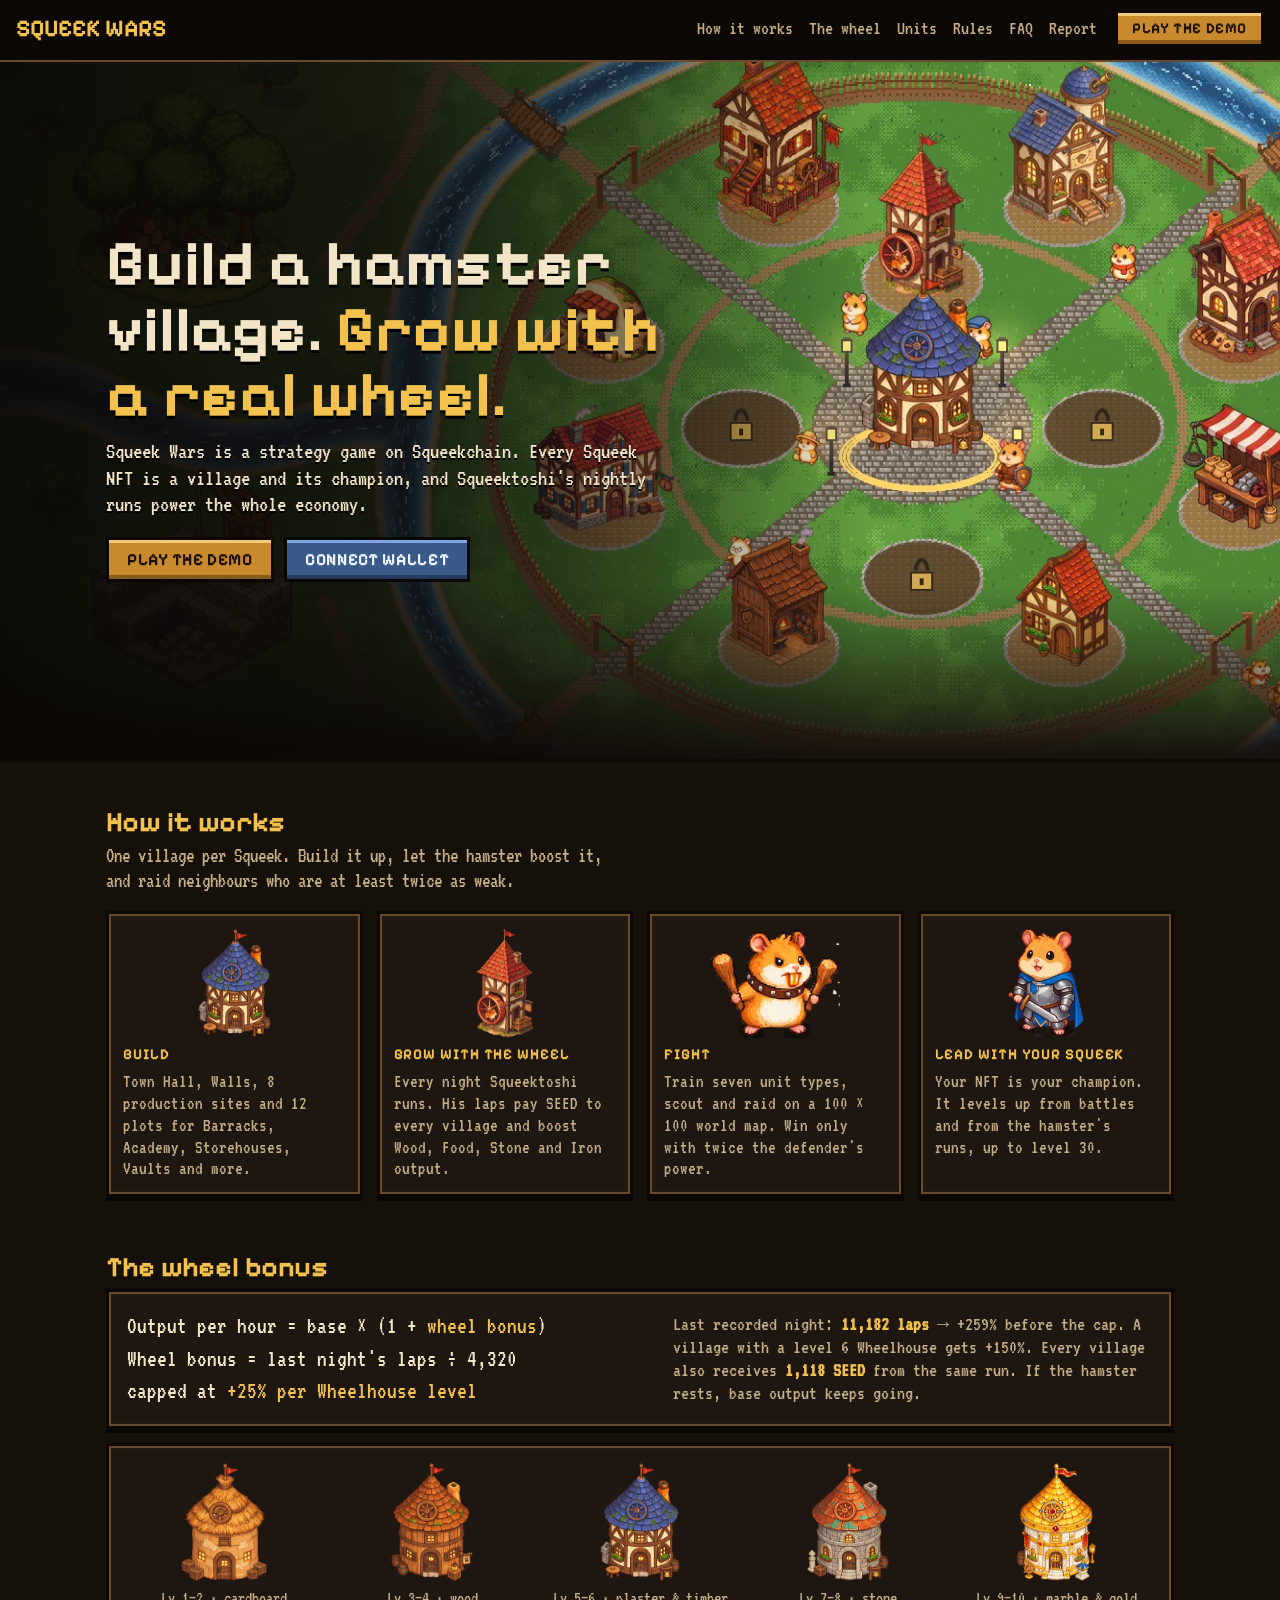
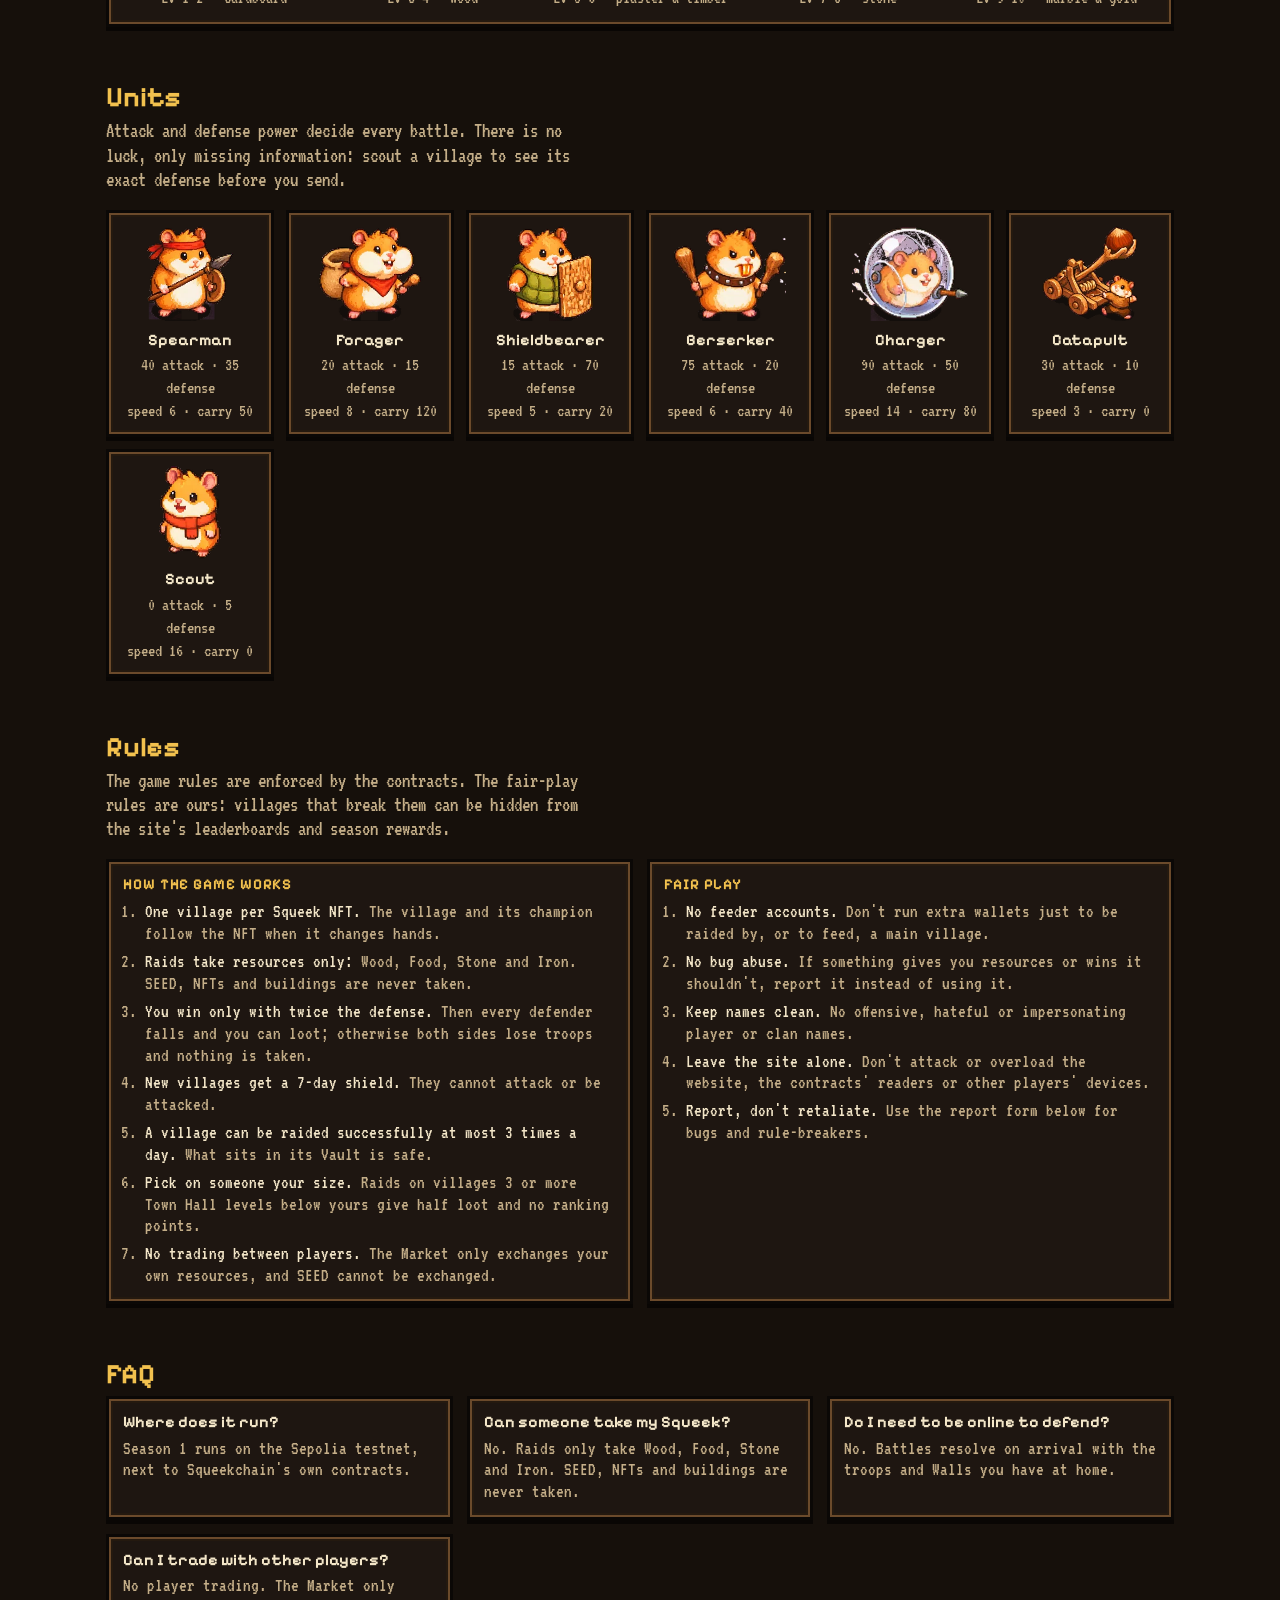
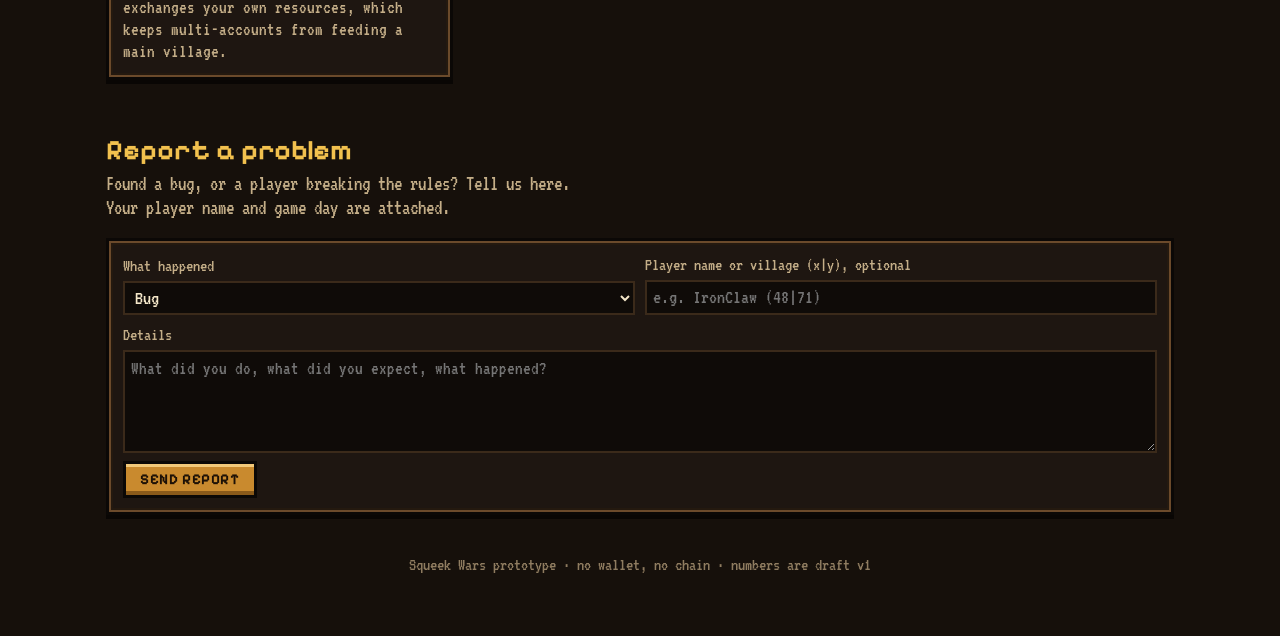
==== prototype/index.html @ dce42e47 "Prototype v2: playtest fixes, scouting, clan support, ranking, treasury Rules (docs/GAME_DESIGN.md v" ====
<!doctype html>
<html lang="en">
<head>
<meta charset="utf-8">
<meta name="viewport" content="width=device-width, initial-scale=1, viewport-fit=cover">
<style>:root{padding-top:env(safe-area-inset-top,0px);padding-bottom:env(safe-area-inset-bottom,0px)}body{margin:0}img{max-width:100%}[hidden]{display:none!important}</style>
</head>
<body>
<title>Squeek Wars</title>
<meta name="claude:viewport-fit-sides" content="cover">
<link rel="preconnect" href="https://fonts.googleapis.com">
<link rel="stylesheet" href="https://fonts.googleapis.com/css2?family=Pixelify+Sans:wght@400;500;600;700&family=VT323&display=swap">
<style>
/* Layout: a single dark "lantern-lit village" look. Game views are a full-bleed scene with floating wood panels;
   the site (home) is a scrolling page. Phones get a pannable scene and a bottom sheet for details. */
:root{
  --bg:#16100b; --bg2:#100b07; --panel:#1f1711f2; --panel-solid:#1f1711; --well:#0f0b08; --edge:#6b4a2b; --edge-in:#24190f; --line:#3b2a1a;
  --ink:#f3e6c8; --dim:#c4ae88; --mute:#8f7c60; --gold:#f2c14e; --gold-d:#c98a2e; --gold-dd:#8a5a1a; --green:#8fd16a; --red:#ff6a58; --blue:#6aa8ff;
  --f-display:"Pixelify Sans","Trebuchet MS",system-ui,sans-serif; --f-body:"VT323","Courier New",ui-monospace,monospace;
  color-scheme:dark;
}
[hidden]{display:none!important}
html,body{height:100%}
body{background:var(--bg);color:var(--ink);font-family:var(--f-body);font-size:20px;line-height:1.15;overflow-x:hidden}
*{box-sizing:border-box}
button{font:inherit;color:inherit}
:focus-visible{outline:3px solid var(--gold);outline-offset:2px}
img.i{width:20px;height:20px;image-rendering:pixelated;vertical-align:-4px}
.px{background:var(--panel);border:3px solid var(--edge-dark,#0b0806);box-shadow:inset 0 0 0 2px var(--edge),inset 0 0 0 4px var(--edge-in),0 4px 0 #0009}
h1,h2,h3,.disp{font-family:var(--f-display);text-wrap:balance}
h3{font-size:15px;color:var(--gold);letter-spacing:.06em;text-transform:uppercase;margin:0 0 8px}
.btn{font-family:var(--f-display);font-weight:700;font-size:15px;letter-spacing:.04em;background:var(--gold-d);color:#1c1006;border:3px solid #0b0806;box-shadow:inset 0 -4px 0 var(--gold-dd),inset 0 3px 0 #f2c97a;padding:7px 14px;cursor:pointer;text-transform:uppercase}
.btn:hover{filter:brightness(1.08)} .btn:active{transform:translateY(1px)}
.btn[disabled]{background:#4a4036;color:#9a8c78;box-shadow:inset 0 -4px 0 #2e2721;cursor:not-allowed;filter:none}
.btn.alt{background:#3a5a8a;color:#eef4ff;box-shadow:inset 0 -4px 0 #233a5e,inset 0 3px 0 #7fa6e0}
.btn.ghost{background:var(--well);color:var(--dim);box-shadow:none;border-color:var(--line)}
.btn.sm{font-size:13px;padding:4px 9px}
.why{font-size:17px;color:var(--mute);margin-top:4px}
.ok{color:var(--green)} .bad{color:var(--red)} .gold{color:var(--gold)}
.muted{color:var(--dim)}
table.kv{width:100%;border-collapse:collapse;font-size:19px;font-variant-numeric:tabular-nums}
table.kv td{padding:3px 2px;border-bottom:1px dashed #4a3622;vertical-align:top}
table.kv td:not(:first-child){text-align:right;white-space:nowrap}
table.kv td.up{color:var(--green)}
.cost{display:grid;grid-template-columns:1fr 1fr;gap:3px 10px;font-size:20px;margin:6px 0 10px;font-variant-numeric:tabular-nums}
.cost .short{color:var(--red)}
.prog{height:8px;background:var(--line);border:1px solid #000;margin-top:5px}
.prog i{display:block;height:100%;background:linear-gradient(var(--gold),var(--gold-d))}
.list{display:flex;flex-direction:column;gap:6px}
.card{background:#0f0b08b0;border:2px solid var(--line);padding:8px}
.row{display:flex;gap:8px;align-items:center;justify-content:space-between}
.chip{background:#0f0b08cc;border:2px solid var(--line);padding:3px 9px;font-size:19px;white-space:nowrap}

/* ---------- game bar ---------- */
#bar{position:fixed;left:0;right:0;top:0;z-index:30;padding:8px max(12px,env(safe-area-inset-right,0px)) 6px max(12px,env(safe-area-inset-left,0px));padding-top:calc(8px + env(safe-area-inset-top,0px));display:flex;flex-wrap:wrap;row-gap:4px;gap:10px;align-items:center;background:linear-gradient(#0b0806,#0b0806e8);border-bottom:3px solid #0b0806;box-shadow:0 2px 0 var(--edge)}
#bar .logo{font-family:var(--f-display);font-weight:700;font-size:22px;color:var(--gold);text-shadow:0 2px 0 #000;white-space:nowrap;cursor:pointer}
#bar .logo small{display:block;font-size:11px;color:var(--dim);font-weight:400;letter-spacing:.04em}
.res{display:flex;gap:6px;min-width:0;flex:1;overflow-x:auto;scrollbar-width:none}
.res::-webkit-scrollbar{display:none}
.r{background:#0f0b08cc;border:2px solid var(--line);padding:2px 8px;min-width:128px;flex:none}
.r b{font-size:22px;font-weight:400;font-variant-numeric:tabular-nums} .r s{text-decoration:none;color:var(--mute);font-size:16px}
.r em{font-style:normal;font-size:16px;color:var(--green);display:block;margin-left:26px;margin-top:-2px}
.r em.low{color:var(--gold)} .r em.neg{color:var(--red)}
.r .bar{height:3px;background:var(--line);margin:2px 0 0 26px} .r .bar i{display:block;height:100%;background:var(--green)}
.r.full .bar i{background:var(--red)}
.r.soon{border-color:var(--gold-d)} .r.full{border-color:var(--red);animation:fullp 1.2s steps(2) infinite} .r.full em{color:var(--red)}
@keyframes fullp{50%{border-color:#5a2a20}}
.alert{flex-basis:100%;order:4;display:flex;align-items:center;justify-content:space-between;gap:6px 10px;flex-wrap:wrap;background:#3a0f0a;border:2px solid var(--red);padding:3px 8px;font-size:18px;line-height:1.15}
.alert b{font-weight:400;color:#ffd6cc} .alert .btn{text-decoration:none}
.r.seedr b{color:var(--gold)}
.res{order:1}
.wheel{flex-basis:100%;order:3;font-size:17px;color:var(--dim);white-space:nowrap;overflow:hidden;text-overflow:ellipsis;line-height:1.1}
.wheel b{font-weight:400}
.dot{width:9px;height:9px;background:var(--mute);display:inline-block}
.dot.run{background:var(--green);box-shadow:0 0 8px var(--green);animation:blink 1s steps(2) infinite}
@keyframes blink{50%{opacity:.35}}
#tabs .lg{display:inline}
#tabs{position:fixed;left:50%;transform:translateX(-50%);bottom:calc(10px + env(safe-area-inset-bottom,0px));z-index:30;display:flex;gap:5px;padding:7px;max-width:calc(100% - 24px);overflow-x:auto;scrollbar-width:none}
#tabs a{font-family:var(--f-display);white-space:nowrap;display:block;padding:9px 15px;font-size:15px;color:var(--dim);background:#0f0b08b0;border:2px solid var(--line);text-decoration:none}
#tabs a.on{color:#1c1006;background:var(--gold);border-color:#0b0806;box-shadow:inset 0 -3px 0 var(--gold-d)}
#tabs .badge{display:inline-block;min-width:18px;padding:0 4px;margin-left:5px;background:var(--red);color:#fff;font-family:var(--f-body);font-size:16px;line-height:18px;text-align:center}

/* ---------- game views ---------- */
.view{display:none}
.view.on{display:block}
.stage{position:fixed;left:0;right:0;top:var(--barh,78px);bottom:0;overflow:hidden;background:#2a4a22;touch-action:none;cursor:grab}
.stage.drag{cursor:grabbing}
.scene{position:absolute;left:0;top:0;width:1920px;height:1200px;transform-origin:0 0;background:url(assets/village_bg_w1.webp) 0 0/1920px 1200px no-repeat}
.scene .spr{position:absolute;transform:translateX(-50%);pointer-events:none;image-rendering:auto}
.scene .spr.build{opacity:.55;filter:saturate(.5)}
#sbase,#life,#splates{position:absolute;left:0;top:0;width:1920px;height:1200px}
#splates{pointer-events:none}
#splates .hit{pointer-events:auto}
#life{pointer-events:none}
.walker{position:absolute;left:0;top:0;width:32px;pointer-events:none}
.nightfx{position:absolute;inset:0;background:#0a1532;mix-blend-mode:multiply;opacity:calc(var(--night,0) * .66);z-index:1500;pointer-events:none}
.glow{position:absolute;transform:translate(-50%,-50%);border-radius:50%;background:radial-gradient(closest-side,#ffc46ecc,#ff9a3a55 45%,#ff9a3a00);mix-blend-mode:screen;opacity:calc(var(--night,0) * .9);z-index:1510;pointer-events:none}
.banner{position:absolute;width:4px;height:86px;background:#3a2414;transform:translate(-50%,-100%);pointer-events:none}
.banner::before{content:"";position:absolute;left:4px;top:8px;width:24px;height:32px;background:var(--c);clip-path:polygon(0 0,100% 0,100% 100%,50% 76%,0 100%);transform-origin:0 0;animation:wave 2.4s ease-in-out infinite}
.banner::after{content:"";position:absolute;left:-3px;top:-6px;width:10px;height:10px;background:#9a7a4a;border-radius:50%}
.banner.gold::after{background:var(--gold);box-shadow:0 0 8px var(--gold)}
@keyframes wave{50%{transform:skewY(5deg) scaleX(.9)}}
.smoke{position:absolute;width:0;height:0;z-index:1300;pointer-events:none}
.smoke i{position:absolute;left:-7px;top:-7px;width:14px;height:14px;border-radius:50%;background:#d9d4cb;opacity:0;animation:puff 3.6s linear infinite}
.smoke i:nth-child(2){animation-delay:1.2s} .smoke i:nth-child(3){animation-delay:2.4s}
@keyframes puff{0%{transform:translate(0,0) scale(.5);opacity:.55}100%{transform:translate(16px,-64px) scale(1.9);opacity:0}}
.wspin{position:absolute;z-index:1520;border-radius:50%;overflow:hidden;pointer-events:none;opacity:0;transition:opacity .6s}
.wspin i{position:absolute;left:50%;top:50%;border-radius:50%;transform:translate(-50%,-50%);background:repeating-conic-gradient(#0000 0deg 24deg,#1c0f0688 24deg 30deg)}
.scene.running .wspin{opacity:1;box-shadow:0 0 18px 5px #ffd27a99}
.scene.running .wspin i{animation:spin .5s linear infinite}
@keyframes spin{to{transform:translate(-50%,-50%) rotate(360deg)}}
.scaf{pointer-events:none}
.hit{position:absolute;z-index:1600;transform:translate(-50%,-50%);border-radius:50%;cursor:pointer;background:transparent;border:0}
.hit:hover,.hit.sel{background:radial-gradient(closest-side,#f2c14e30,#f2c14e10 70%,transparent);box-shadow:0 0 0 4px #f2c14e inset}
.hit.empty{background:radial-gradient(closest-side,#0000,#0000 55%,#f2c14e25)}
.hit.locked{cursor:pointer;background:#140f0b70}
.plate{position:absolute;z-index:1700;transform:translateX(-50%);font-family:var(--f-body);font-size:24px;line-height:24px;padding:0 7px;background:#1c1510ee;border:3px solid var(--edge);color:var(--ink);pointer-events:none;white-space:nowrap}
.plate.max{border-color:var(--gold);color:var(--gold)}
.plate.busy{border-color:var(--green)}
.plate.lockp{font-size:19px;line-height:17px;text-align:center;padding:3px 6px;color:var(--dim);background:#1c1510cc}
.zoom{position:fixed;right:max(12px,env(safe-area-inset-right,0px));bottom:calc(14px + env(safe-area-inset-bottom,0px));z-index:25;display:flex;flex-direction:column;gap:4px}
.zoom .btn{width:40px;height:38px;padding:0;font-size:22px;line-height:1;background:#0f0b08dd}
#village{position:relative}
#village.on{display:flow-root}
.nightb .row label{white-space:nowrap}
.right.closed{display:none}
.plusmark{position:absolute;z-index:1650;transform:translate(-50%,-50%);font-family:var(--f-display);font-size:44px;color:#f2c14e;text-shadow:0 3px 0 #000;pointer-events:none}
.lockmark{position:absolute;transform:translate(-50%,-50%);font-size:34px;pointer-events:none;filter:drop-shadow(0 2px 0 #000)}
.left,.right{position:fixed;top:calc(var(--barh,78px) + 12px);z-index:20;padding:12px 14px;max-height:calc(100% - var(--barh,78px) - 110px);overflow:auto}
.left{left:max(12px,env(safe-area-inset-left,0px));width:300px}
.right{right:max(12px,env(safe-area-inset-right,0px));width:340px}
.sheet-close{display:none}
.ph{display:flex;align-items:center;justify-content:space-between;gap:8px;margin-bottom:8px}
.ph h3{margin:0;min-width:0}
.pbtn{display:flex;gap:6px;flex:none}
.slot{background:#0f0b08aa;border:2px solid var(--line);padding:7px 8px}
.slot .t{display:flex;justify-content:space-between;gap:8px}
.slot .q{font-size:17px;color:var(--dim);margin-top:5px;border-top:1px dashed #4a3622;padding-top:4px}
.ov{font-size:18px}
.ov button{all:unset;cursor:pointer;display:flex;justify-content:space-between;width:100%;padding:2px 0;border-bottom:1px dashed #3a2a1a}
.ov button:hover{color:var(--gold)}
.ov button:focus-visible{outline:2px solid var(--gold)}
.thumbs{display:flex;align-items:flex-end;justify-content:center;gap:12px;background:#0f0b08aa;border:2px solid var(--line);padding:8px;min-height:110px}
.thumbs img{max-height:104px;max-width:120px}
.thumbs .arrow{font-family:var(--f-display);font-size:20px;color:var(--gold);padding-bottom:36px}
.opts{display:flex;flex-direction:column;gap:8px}
.opt{display:grid;grid-template-columns:64px 1fr;gap:8px;align-items:center;background:#0f0b08aa;border:2px solid var(--line);padding:6px}
.opt img{max-width:64px;max-height:64px;justify-self:center}
.opt .n{font-family:var(--f-display);font-size:15px;color:var(--ink)}
.opt .d{font-size:17px;color:var(--dim)}
.opt .c{font-size:17px;font-variant-numeric:tabular-nums}

#worldcv{position:absolute;inset:0;width:100%;height:100%;display:block}
.mm{display:block;margin:0 auto 6px;border:2px solid #0b0806;image-rendering:pixelated;cursor:pointer;width:180px;height:180px}
.unitsel{display:grid;grid-template-columns:40px 1fr 70px;gap:4px 8px;align-items:center;font-size:18px}
.unitsel img{width:36px}
.unitsel input{width:70px;background:var(--well);border:2px solid var(--line);color:var(--ink);font:inherit;padding:1px 4px;text-align:right}
.pred{background:#0f0b08aa;border:2px solid var(--line);padding:8px;margin:8px 0;font-size:18px}
.stickgo{position:sticky;bottom:-12px;background:var(--panel-solid);padding:6px 0 10px;margin-top:4px;z-index:2}
.vhead{display:grid;grid-template-columns:60px 1fr;gap:10px;align-items:center;margin-bottom:8px;font-size:18px}
.vhead img{width:60px}
.goto{grid-template-columns:1fr auto;margin-top:6px}
.wtip{position:fixed;z-index:70;pointer-events:none;background:#0f0b08f2;border:2px solid var(--edge);padding:4px 8px;font-size:17px;max-width:280px;line-height:1.15}
.quest{background:#0f0b08aa;border:2px solid var(--line);padding:7px 8px;font-size:18px}
.quest.done{border-color:var(--green)}
.quest b{font-family:var(--f-display);font-size:14px;font-weight:600}
.quest .row{margin-top:4px}
.x{all:unset;cursor:pointer;color:var(--red);font-size:15px;padding:0 4px;margin-left:2px}
.x:hover{color:#fff} .x:focus-visible{outline:2px solid var(--gold)}
.lnk{all:unset;cursor:pointer;color:var(--blue);text-decoration:underline}
.lnk:focus-visible{outline:2px solid var(--gold)}
.unitsel .pbtn input,.pbtn input,.numin,.utbl input{width:60px;background:var(--well);border:2px solid var(--line);color:var(--ink);font:inherit;padding:1px 4px}

/* ---------- content pages ---------- */
.page{padding:calc(var(--barh,78px) + 18px) max(16px,env(safe-area-inset-right,0px)) 110px max(16px,env(safe-area-inset-left,0px));max-width:1100px;margin:0 auto}
.page h2{font-size:26px;color:var(--gold);margin:0 0 4px}
.page .sub{color:var(--dim);margin:0 0 16px;max-width:65ch}
.grid2{display:grid;grid-template-columns:repeat(auto-fit,minmax(300px,1fr));gap:14px;align-items:start}
.grid2 .wide{grid-column:1/-1}
.box{padding:14px}
.tbl{width:100%;border-collapse:collapse;font-size:19px;font-variant-numeric:tabular-nums}
.tbl th{font-family:var(--f-display);font-size:13px;color:var(--dim);text-align:left;font-weight:500;letter-spacing:.04em;border-bottom:2px solid var(--edge);padding:5px 6px;text-transform:uppercase}
.tbl td{padding:5px 6px;border-bottom:1px dashed #3a2a1a;vertical-align:middle}
.tbl td.r{text-align:right}
.tblwrap{overflow-x:auto}
.tier{margin-bottom:12px}
.tier h4{font-family:var(--f-display);font-size:14px;color:var(--dim);margin:0 0 6px;letter-spacing:.05em}
.rsrch{display:grid;grid-template-columns:repeat(auto-fill,minmax(230px,1fr));gap:8px}
.rs{padding:9px;background:#0f0b08b0;border:2px solid var(--line)}
.rs.done{border-color:#4f7a3a}
.rs.cur{border-color:var(--gold)}
.rs.lock{opacity:.55}
.rs b{font-family:var(--f-display);font-size:15px;font-weight:600}
.champ{display:grid;grid-template-columns:160px 1fr;gap:16px;align-items:center}
.champ img{width:160px}
.pts{display:grid;grid-template-columns:1fr auto auto;gap:6px 10px;align-items:center}
.report{padding:10px;margin-bottom:10px}
.report .h{display:flex;justify-content:space-between;gap:10px;font-family:var(--f-display);font-size:15px}
.report .h .w{color:var(--green)} .report .h .l{color:var(--red)}
.report p{margin:4px 0 0;color:var(--dim);font-size:18px}
.mkt{display:grid;grid-template-columns:repeat(auto-fit,minmax(150px,1fr));gap:10px;align-items:end}
.mkt label{display:flex;flex-direction:column;gap:4px;font-size:18px;color:var(--dim)}
.mkt select,.mkt input{background:var(--well);border:2px solid var(--line);color:var(--ink);font:inherit;font-size:20px;padding:4px 6px}

/* ---------- toasts & test controls ---------- */
#toasts{position:fixed;left:50%;transform:translateX(-50%);bottom:calc(84px + env(safe-area-inset-bottom,0px));z-index:60;display:flex;flex-direction:column;gap:6px;align-items:center;pointer-events:none;width:min(520px,calc(100% - 32px))}
.toast{background:#0f0b08e0;border:2px solid var(--gold);padding:3px 10px;font-size:17px;box-shadow:0 3px 0 #000;animation:tin .25s ease-out}
.toast.bad{border-color:var(--red)} .toast.ok{border-color:var(--green)}
@keyframes tin{from{transform:translateY(-6px);opacity:0}}
#testbtn{order:2;flex:none;align-self:flex-start}
#testpanel{position:fixed;top:calc(var(--barh,78px) + 8px);right:max(12px,env(safe-area-inset-right,0px));z-index:41;width:330px;padding:12px 14px;max-height:calc(100% - var(--barh,78px) - 24px);overflow:auto}
#testpanel .speeds{display:flex;gap:6px;flex-wrap:wrap;margin-bottom:8px}
#testpanel .speeds .btn.on{background:var(--gold)}

/* ---------- site (home) ---------- */
#home{background:var(--bg)}
.site-h{position:sticky;top:env(safe-area-inset-top,0px);z-index:25;display:flex;align-items:center;gap:18px;padding:10px max(16px,env(safe-area-inset-right,0px)) 10px max(16px,env(safe-area-inset-left,0px));background:#0b0806f0;border-bottom:3px solid #0b0806;box-shadow:0 2px 0 var(--edge)}
.site-h .logo{font-family:var(--f-display);font-weight:700;font-size:24px;color:var(--gold);text-shadow:0 2px 0 #000;white-space:nowrap}
.site-h nav{display:flex;gap:16px;margin-left:auto;flex-wrap:wrap}
.site-h nav a{color:var(--dim);text-decoration:none;font-size:20px}
.site-h nav a:hover{color:var(--gold)}
.hero{position:relative;min-height:min(78vh,720px);display:flex;align-items:center;background:#2a4a22 url(assets/hero.webp) 0% 46%/max(144%,1100px) auto no-repeat;border-bottom:3px solid #0b0806}
.hero::after{content:"";position:absolute;inset:0;background:linear-gradient(90deg,#0b0806f5 0%,#0b0806dd 30%,#0b080670 52%,#0b080600 68%),linear-gradient(180deg,#0b080600 75%,#16100b)}
.hero .in{position:relative;z-index:1;padding:28px max(16px,env(safe-area-inset-right,0px)) 34px max(16px,env(safe-area-inset-left,0px));max-width:1100px;margin:0 auto;width:100%}
.hero .in > *{max-width:560px}
.hero h1{font-size:clamp(34px,6vw,64px);line-height:1.02;margin:0 0 12px;color:var(--ink);text-shadow:0 3px 0 #000;max-width:16ch}
.hero h1 span{color:var(--gold)}
.hero p{font-size:23px;max-width:56ch;color:var(--ink);margin:0 0 18px;text-shadow:0 2px 0 #000}
.hero .cta{display:flex;gap:10px;flex-wrap:wrap;align-items:center}
.hero .cta .btn{font-size:17px;padding:10px 18px}
.wnote{font-size:18px;color:var(--dim);margin-top:10px;max-width:56ch}
.sec{scroll-margin-top:70px;padding:44px max(16px,env(safe-area-inset-right,0px)) 10px max(16px,env(safe-area-inset-left,0px));max-width:1100px;margin:0 auto}
.sec h2{font-size:28px;color:var(--gold);margin:0 0 6px}
.sec .lead{color:var(--dim);max-width:62ch;margin:0 0 18px;font-size:21px}
.steps{display:grid;grid-template-columns:repeat(auto-fit,minmax(230px,1fr));gap:14px}
.step{padding:14px;display:flex;flex-direction:column;gap:8px}
.step img{height:110px;object-fit:contain;align-self:center}
.step h3{margin:0}
.step p{margin:0;color:var(--dim);font-size:19px}
.wheelbox{display:grid;grid-template-columns:minmax(0,1.1fr) minmax(0,1fr);gap:18px;padding:18px;align-items:center}
.formula{font-size:24px;line-height:1.35}
.formula b{color:var(--gold);font-weight:400}
.looks{display:flex;gap:10px;align-items:flex-end;flex-wrap:wrap;justify-content:space-between;padding:16px}
.looks figure{margin:0;display:flex;flex-direction:column;align-items:center;gap:6px;flex:1;min-width:110px}
.looks img{height:120px;object-fit:contain}
.looks figcaption{font-size:18px;color:var(--dim);text-align:center}
.units{display:grid;grid-template-columns:repeat(auto-fit,minmax(160px,1fr));gap:12px}
.unit{padding:12px;text-align:center}
.unit img{height:96px;object-fit:contain}
.unit b{display:block;font-family:var(--f-display);font-size:16px;margin:4px 0}
.unit span{font-size:18px;color:var(--dim)}
.faq{display:grid;grid-template-columns:repeat(auto-fit,minmax(300px,1fr));gap:14px}
.faq div{padding:14px}
.faq b{font-family:var(--f-display);font-size:16px;display:block;margin-bottom:6px;color:var(--ink)}
.faq p{margin:0;color:var(--dim);font-size:19px}
.foot{padding:30px 16px 60px;text-align:center;color:var(--mute);font-size:18px}

/* ---------- phones ---------- */
@media (max-width: 900px){
  body{font-size:19px}
  #bar{flex-wrap:wrap;row-gap:6px}
  #bar .logo{font-size:18px}
  #bar .logo small{display:none}
  .res{order:3;flex-basis:100%;display:grid;grid-template-columns:repeat(3,minmax(0,1fr));gap:4px;overflow:visible}
  #testbtn{order:1;margin-left:auto}
  .wheel{font-size:16px;white-space:normal;order:4}
  .alert{order:5;font-size:17px}
  .r{min-width:0;padding:1px 5px}
  .r s{display:none}
  .r b{font-size:19px}
  .r em{font-size:14px;margin-left:24px;white-space:nowrap;overflow:hidden;text-overflow:ellipsis}
  .r .bar{margin-left:24px}
  #tabs{left:6px;right:6px;transform:none;max-width:none;display:grid;grid-template-columns:repeat(5,minmax(0,1fr));gap:4px;padding:5px;bottom:calc(6px + env(safe-area-inset-bottom,0px))}
  #tabs a{padding:8px 1px;font-size:12px;text-align:center;letter-spacing:0}
  #tabs .lg{display:none}
  #tabs .badge{font-size:14px;min-width:14px;margin-left:2px}
  .page{padding-bottom:140px}
  #toasts{bottom:calc(104px + env(safe-area-inset-bottom,0px))}
  .zoom{position:absolute;top:calc(var(--barh,78px) + 8px);bottom:auto;right:8px;flex-direction:row}
  .wtip{display:none}
  .left{position:static;width:auto;max-height:none;margin:0}
  .village-below,.world-below{padding:12px max(16px,env(safe-area-inset-right,0px)) 140px max(16px,env(safe-area-inset-left,0px));display:flex;flex-direction:column;gap:12px}
  .stage{position:relative;top:auto;height:58vh;margin-top:var(--barh,78px)}
  .right{position:fixed;left:0;right:0;top:auto;bottom:0;width:auto;max-height:66vh;border-bottom:0;padding:14px max(16px,env(safe-area-inset-right,0px)) calc(16px + env(safe-area-inset-bottom,0px)) max(16px,env(safe-area-inset-left,0px));z-index:45;box-shadow:0 -4px 0 #0009,inset 0 0 0 2px var(--edge)}
  .right.closed{display:none}
  .sheet-close{display:inline-block}
  .wheelbox{grid-template-columns:1fr}
  .champ{grid-template-columns:1fr;justify-items:center}
  .site-h nav{display:none}
  .hero{min-height:0;align-items:flex-end;padding-top:78vw;background-position:50% 0;background-size:180% auto}
  .hero::after{background:linear-gradient(180deg,#0b080600 0%,#0b080600 34%,#0b0806ee 56%,#16100b 100%)}
  #testpanel{width:auto;left:max(12px,env(safe-area-inset-left,0px));right:max(12px,env(safe-area-inset-right,0px))}
}
/* ---------- modal, forms, report tables ---------- */
.modal{position:fixed;inset:0;z-index:80;display:flex;align-items:center;justify-content:center;background:#000b;padding:16px}
.modal .box{max-width:440px;width:100%}
.modal input{width:100%;background:var(--well);border:2px solid var(--line);color:var(--ink);font:inherit;font-size:22px;padding:6px 8px;margin:6px 0 10px}
.plusmark.tgt{color:#8fd16a;animation:blink 1s steps(2) infinite}
.rpt{display:flex;flex-direction:column;gap:4px;font-size:18px;color:var(--dim);margin-top:10px}
.rpt textarea{background:var(--well);border:2px solid var(--line);color:var(--ink);font:inherit;font-size:19px;padding:6px;resize:vertical;width:100%}
.mkt input{min-width:0}
.filters{display:flex;gap:6px;flex-wrap:wrap;margin:0 0 12px}
.rank tr.me td{background:#3a2a10;color:var(--gold)}
.titles{display:grid;grid-template-columns:repeat(auto-fit,minmax(170px,1fr));gap:10px;font-size:18px}
.swdot{display:inline-block;width:10px;height:10px;background:var(--c);margin-right:6px;border:1px solid #000}
.swatches{display:flex;gap:6px;margin-top:6px;flex-wrap:wrap}
.sw{width:28px;height:28px;background:var(--c);border:2px solid #0b0806;cursor:pointer;padding:0}
.sw.on{outline:3px solid var(--ink);cursor:default}
.opt.shop{grid-template-columns:1fr}
.utbl td.un{white-space:nowrap}
.utbl td.un img{width:30px;vertical-align:middle;margin-right:6px}
.utbl .pbtn{align-items:center}
.nightb{max-width:480px;text-align:center}
.wheelanim{position:relative;width:170px;height:170px;margin:8px auto 12px}
.wheelanim .wh{position:absolute;inset:0;border-radius:50%;border:10px solid #8a5a2b;box-shadow:0 0 0 3px #2a1a0e,inset 0 0 0 3px #2a1a0e,0 0 30px #f2c14e55;background:repeating-conic-gradient(#0000 0 40deg,#6b4a2b 40deg 44deg);animation:spin2 .8s linear infinite}
@keyframes spin2{to{transform:rotate(360deg)}}
.wheelanim img{position:absolute;left:50%;bottom:14px;width:72px;transform:translateX(-50%);animation:hop .28s ease-in-out infinite alternate}
@keyframes hop{to{transform:translateX(-50%) translateY(-7px)}}
.nstats{display:grid;grid-template-columns:repeat(3,1fr);gap:8px;margin-bottom:6px}
.nstats b{display:block;font-size:30px;font-weight:400;color:var(--gold);font-variant-numeric:tabular-nums}
.nstats span{font-size:16px;color:var(--dim)}
@media (max-width:600px){ .rpf{grid-template-columns:1fr} }
.rtbl{margin-top:8px}
.rtbl th:first-child{color:var(--gold)}
.rules{display:grid;grid-template-columns:repeat(auto-fit,minmax(300px,1fr));gap:14px}
.rules ol{margin:0;padding-left:22px;color:var(--dim);font-size:19px;display:flex;flex-direction:column;gap:6px}
.rules li b{color:var(--ink);font-weight:400}
@media (prefers-reduced-motion: reduce){ *{animation:none!important;transition:none!important} }
</style>

<div id="home" class="view">
  <header class="site-h">
    <div class="logo">SQUEEK WARS</div>
    <nav aria-label="Site"><a href="#how">How it works</a><a href="#wheel">The wheel</a><a href="#units">Units</a><a href="#rules">Rules</a><a href="#faq">FAQ</a><a href="#report">Report</a></nav>
    <a class="btn" href="#village" style="text-decoration:none">Play the demo</a>
  </header>
  <section class="hero">
    <div class="in">
      <h1>Build a hamster village. <span>Grow with a real wheel.</span></h1>
      <p>Squeek Wars is a strategy game on Squeekchain. Every Squeek NFT is a village and its champion, and Squeektoshi's nightly runs power the whole economy.</p>
      <div class="cta">
        <a class="btn" href="#village" style="text-decoration:none">Play the demo</a>
        <button class="btn alt" id="connectBtn" type="button">Connect wallet</button>
      </div>
      <div class="wnote" id="walletNote" hidden>The live game reads your Squeek from your wallet. This demo has no wallet or chain: you play Squeek #4821 and time runs 60× faster.</div>
    </div>
  </section>
  <section class="sec" id="how">
    <h2>How it works</h2>
    <p class="lead">One village per Squeek. Build it up, let the hamster boost it, and raid neighbours who are at least twice as weak.</p>
    <div class="steps">
      <div class="step px"><img src="assets/sprites/town_hall_3.webp" alt="Town Hall"><h3>Build</h3><p>Town Hall, Walls, 8 production sites and 12 plots for Barracks, Academy, Storehouses, Vaults and more.</p></div>
      <div class="step px"><img src="assets/sprites/wheelhouse_3.webp" alt="Wheelhouse"><h3>Grow with the wheel</h3><p>Every night Squeektoshi runs. His laps pay SEED to every village and boost Wood, Food, Stone and Iron output.</p></div>
      <div class="step px"><img src="assets/sprites/unit_berserker.webp" alt="Berserker"><h3>Fight</h3><p>Train seven unit types, scout and raid on a 100 × 100 world map. Win only with twice the defender's power.</p></div>
      <div class="step px"><img src="assets/sprites/champion_3.webp" alt="Champion"><h3>Lead with your Squeek</h3><p>Your NFT is your champion. It levels up from battles and from the hamster's runs, up to level 30.</p></div>
    </div>
  </section>
  <section class="sec" id="wheel">
    <h2>The wheel bonus</h2>
    <div class="wheelbox px">
      <div class="formula">Output per hour = base × (1 + <b>wheel bonus</b>)<br>Wheel bonus = last night's laps ÷ 4,320<br>capped at <b>+25% per Wheelhouse level</b></div>
      <div class="muted" style="font-size:20px">Last recorded night: <b class="gold">11,182 laps</b> → +259% before the cap. A village with a level 6 Wheelhouse gets +150%. Every village also receives <b class="gold">1,118 SEED</b> from the same run. If the hamster rests, base output keeps going.</div>
    </div>
    <div class="looks px" style="margin-top:14px">
      <figure><img src="assets/sprites/town_hall_1.webp" alt="Town Hall, cardboard"><figcaption>Lv 1–2 · cardboard</figcaption></figure>
      <figure><img src="assets/sprites/town_hall_2.webp" alt="Town Hall, wood"><figcaption>Lv 3–4 · wood</figcaption></figure>
      <figure><img src="assets/sprites/town_hall_3.webp" alt="Town Hall, plaster"><figcaption>Lv 5–6 · plaster &amp; timber</figcaption></figure>
      <figure><img src="assets/sprites/town_hall_4.webp" alt="Town Hall, stone"><figcaption>Lv 7–8 · stone</figcaption></figure>
      <figure><img src="assets/sprites/town_hall_5.webp" alt="Town Hall, marble"><figcaption>Lv 9–10 · marble &amp; gold</figcaption></figure>
    </div>
  </section>
  <section class="sec" id="units">
    <h2>Units</h2>
    <p class="lead">Attack and defense power decide every battle. There is no luck, only missing information: scout a village to see its exact defense before you send.</p>
    <div class="units" id="unitCards"></div>
  </section>
  <section class="sec" id="rules">
    <h2>Rules</h2>
    <p class="lead">The game rules are enforced by the contracts. The fair-play rules are ours: villages that break them can be hidden from the site's leaderboards and season rewards.</p>
    <div class="rules">
      <div class="px box"><h3>How the game works</h3><ol>
        <li><b>One village per Squeek NFT.</b> The village and its champion follow the NFT when it changes hands.</li>
        <li><b>Raids take resources only:</b> Wood, Food, Stone and Iron. SEED, NFTs and buildings are never taken.</li>
        <li><b>You win only with twice the defense.</b> Then every defender falls and you can loot; otherwise both sides lose troops and nothing is taken.</li>
        <li><b>New villages get a 7-day shield.</b> They cannot attack or be attacked.</li>
        <li><b>A village can be raided successfully at most 3 times a day.</b> What sits in its Vault is safe.</li>
        <li><b>Pick on someone your size.</b> Raids on villages 3 or more Town Hall levels below yours give half loot and no ranking points.</li>
        <li><b>No trading between players.</b> The Market only exchanges your own resources, and SEED cannot be exchanged.</li>
      </ol></div>
      <div class="px box"><h3>Fair play</h3><ol>
        <li><b>No feeder accounts.</b> Don't run extra wallets just to be raided by, or to feed, a main village.</li>
        <li><b>No bug abuse.</b> If something gives you resources or wins it shouldn't, report it instead of using it.</li>
        <li><b>Keep names clean.</b> No offensive, hateful or impersonating player or clan names.</li>
        <li><b>Leave the site alone.</b> Don't attack or overload the website, the contracts' readers or other players' devices.</li>
        <li><b>Report, don't retaliate.</b> Use the report form below for bugs and rule-breakers.</li>
      </ol></div>
    </div>
  </section>
  <section class="sec" id="faq">
    <h2>FAQ</h2>
    <div class="faq">
      <div class="px"><b>Where does it run?</b><p>Season 1 runs on the Sepolia testnet, next to Squeekchain's own contracts.</p></div>
      <div class="px"><b>Can someone take my Squeek?</b><p>No. Raids only take Wood, Food, Stone and Iron. SEED, NFTs and buildings are never taken.</p></div>
      <div class="px"><b>Do I need to be online to defend?</b><p>No. Battles resolve on arrival with the troops and Walls you have at home.</p></div>
      <div class="px"><b>Can I trade with other players?</b><p>No player trading. The Market only exchanges your own resources, which keeps multi-accounts from feeding a main village.</p></div>
    </div>
  </section>
  <section class="sec" id="report">
    <h2>Report a problem</h2>
    <p class="lead">Found a bug, or a player breaking the rules? Tell us here. Your player name and game day are attached.</p>
    <div class="px box" id="reportForm"></div>
  </section>
  <div class="foot">Squeek Wars prototype · no wallet, no chain · numbers are draft v1</div>
</div>

<div id="game" hidden>
  <header id="bar">
    <div class="logo" id="logoHome" title="Back to the site">SQUEEK WARS<small>Village of Squeek #4821</small></div>
    <div class="res" id="resbar"></div>
    <button class="btn ghost sm" id="testbtn" type="button" aria-label="Settings and test controls">⚙ Settings</button>
    <div class="wheel" id="wheelchip"></div>
    <div id="alert" class="alert" role="alert" hidden></div>
  </header>

  <div id="village" class="view">
    <div class="stage" id="vstage"><div class="scene" id="scene"><div id="sbase"></div><div id="life"></div><div id="splates"></div></div></div>
    <div class="zoom" id="zoombar"><button class="btn ghost" data-act="zin" type="button" aria-label="Zoom in">+</button><button class="btn ghost" data-act="zout" type="button" aria-label="Zoom out">−</button><button class="btn ghost" data-act="zfit" type="button" aria-label="Whole village or close up">⤢</button></div>
    <div class="village-below">
      <aside class="left px" id="vleft"></aside>
    </div>
    <aside class="right px" id="vright"></aside>
  </div>

  <div id="world" class="view">
    <div class="stage" id="wstage"><canvas id="worldcv"></canvas></div>
    <div class="world-below">
      <aside class="left px" id="wleft"></aside>
    </div>
    <aside class="right px" id="wright"></aside>
  </div>

  <div id="army" class="view page"></div>
  <div id="academy" class="view page"></div>
  <div id="market" class="view page"></div>
  <div id="clan" class="view page"></div>
  <div id="champion" class="view page"></div>
  <div id="ranking" class="view page"></div>
  <div id="reports" class="view page"></div>

  <nav id="tabs" class="px" aria-label="Game">
    <a href="#village" data-v="village">Village</a><a href="#world" data-v="world"><span class="lg">World </span>Map</a><a href="#army" data-v="army">Army</a><a href="#academy" data-v="academy">Academy</a><a href="#market" data-v="market">Market</a><a href="#clan" data-v="clan">Clan</a><a href="#champion" data-v="champion">Champion</a><a href="#ranking" data-v="ranking">Ranking</a><a href="#reports" data-v="reports">Reports</a>
  </nav>
  <div id="wtip" class="wtip" hidden></div>
  <div id="testpanel" class="px" hidden></div>
  <div id="namebox" class="modal" hidden><div class="px box">
    <h3>Choose your player name</h3>
    <p class="muted">Other players see it on the World Map, in battle reports and in clan invites. Skip it and we pick one for you.</p>
    <label for="nm-in" class="muted">Player name (3–16 letters, digits or _)</label>
    <input id="nm-in" maxlength="16" autocomplete="off">
    <div class="row" style="justify-content:flex-start"><button class="btn" data-act="nm-ok" type="button">Start playing</button><button class="btn ghost" data-act="nm-rand" type="button">Pick one for me</button></div>
    <p class="why" id="nm-why"></p>
  </div></div>
  <div id="nightbox" class="modal" hidden><div class="px box nightb">
    <h3>Squeektoshi's night run</h3>
    <div class="wheelanim" aria-hidden="true"><div class="wh"></div><img src="assets/sprites/villager_plain.webp" alt=""></div>
    <div class="nstats"><div><b id="nb-laps">0</b><span>laps</span></div><div><b id="nb-seed">+0</b><span>SEED for every village</span></div><div><b id="nb-bonus">+0%</b><span>wheel bonus</span></div></div>
    <p class="muted" id="nb-cap"></p>
    <div class="row"><label class="muted" style="display:flex;gap:6px;align-items:center"><input type="checkbox" id="nb-again" checked> Show this every night</label><button class="btn" data-act="nb-close" type="button">Continue</button></div>
  </div></div>
  <div id="tabbox" class="modal" hidden><div class="px box">
    <h3>Open in another tab</h3>
    <p class="muted">Your village is being played in another browser tab, so this tab paused to keep your save safe.</p>
    <div class="row" style="justify-content:flex-start"><button class="btn" data-act="tab-here" type="button">Play here instead</button></div>
  </div></div>
</div>
<div id="toasts" aria-live="polite"></div>
<script src="app.js"></script>
</body>
</html>
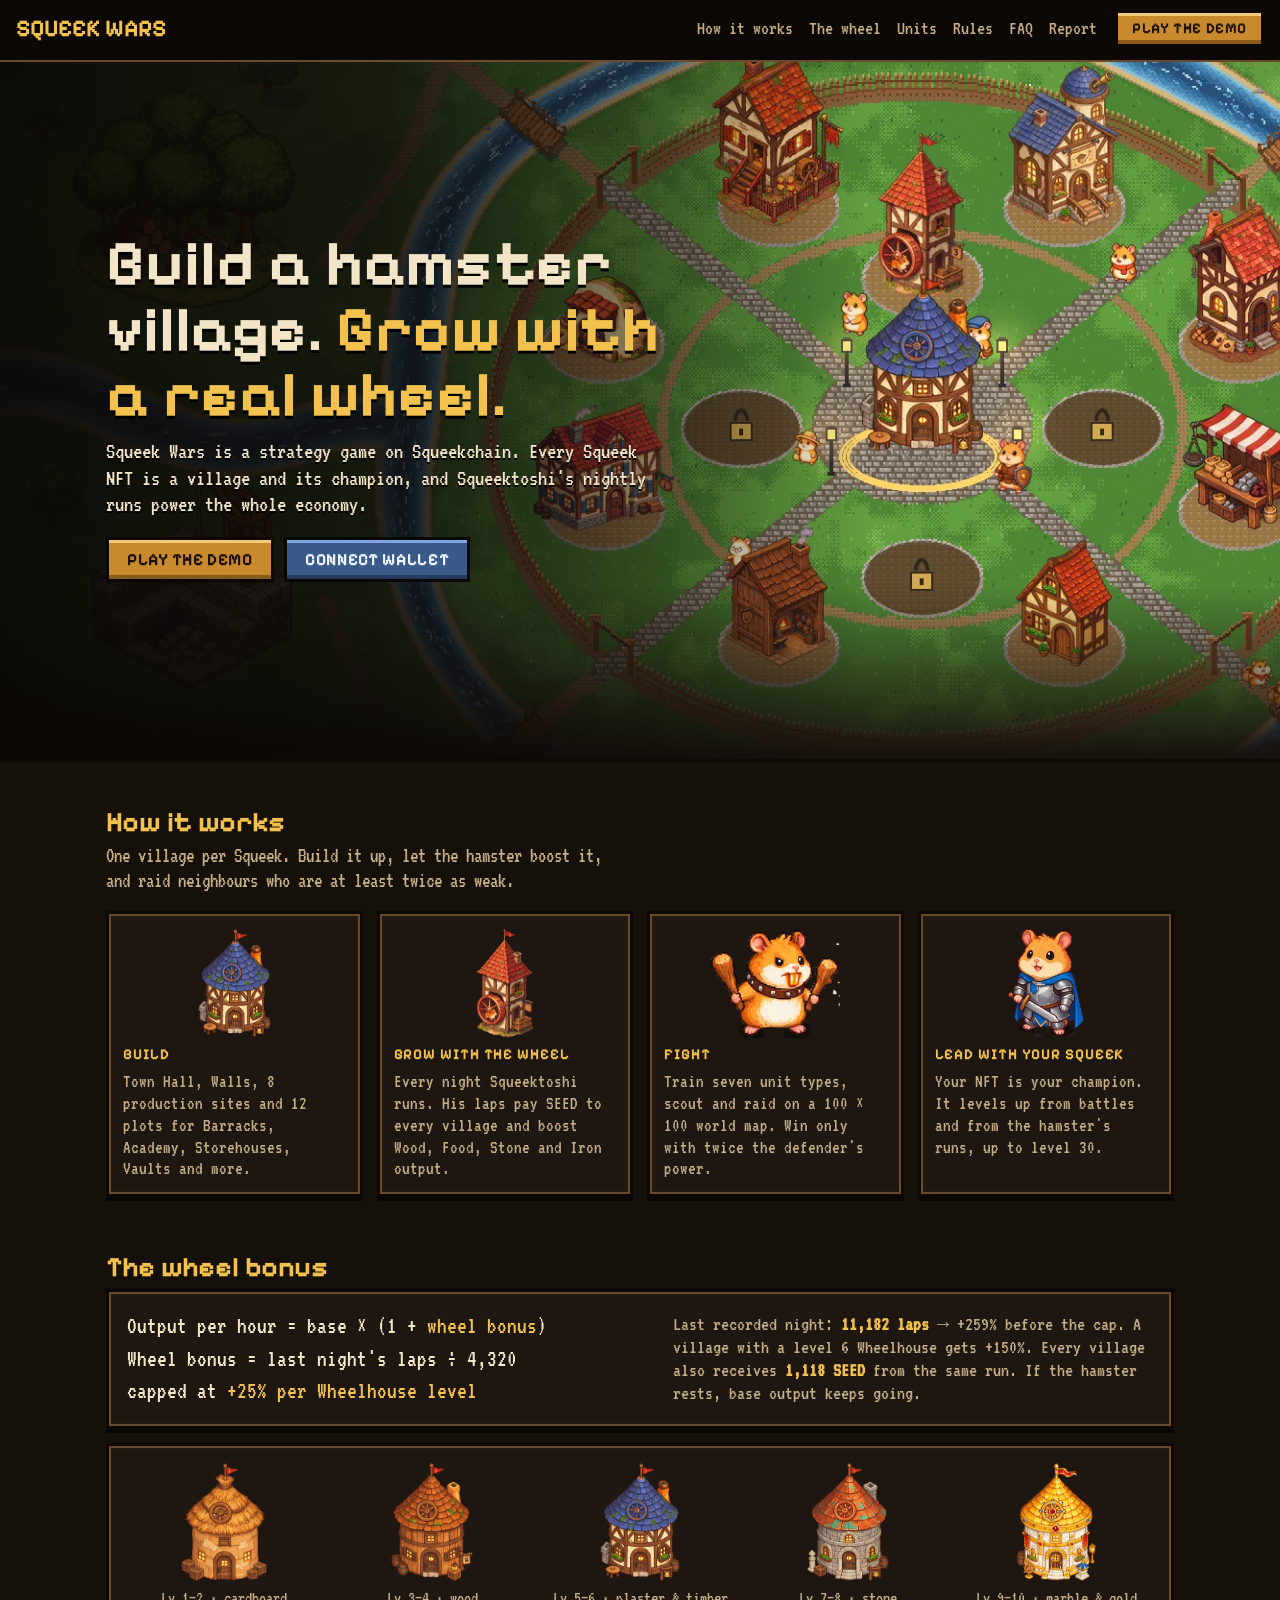
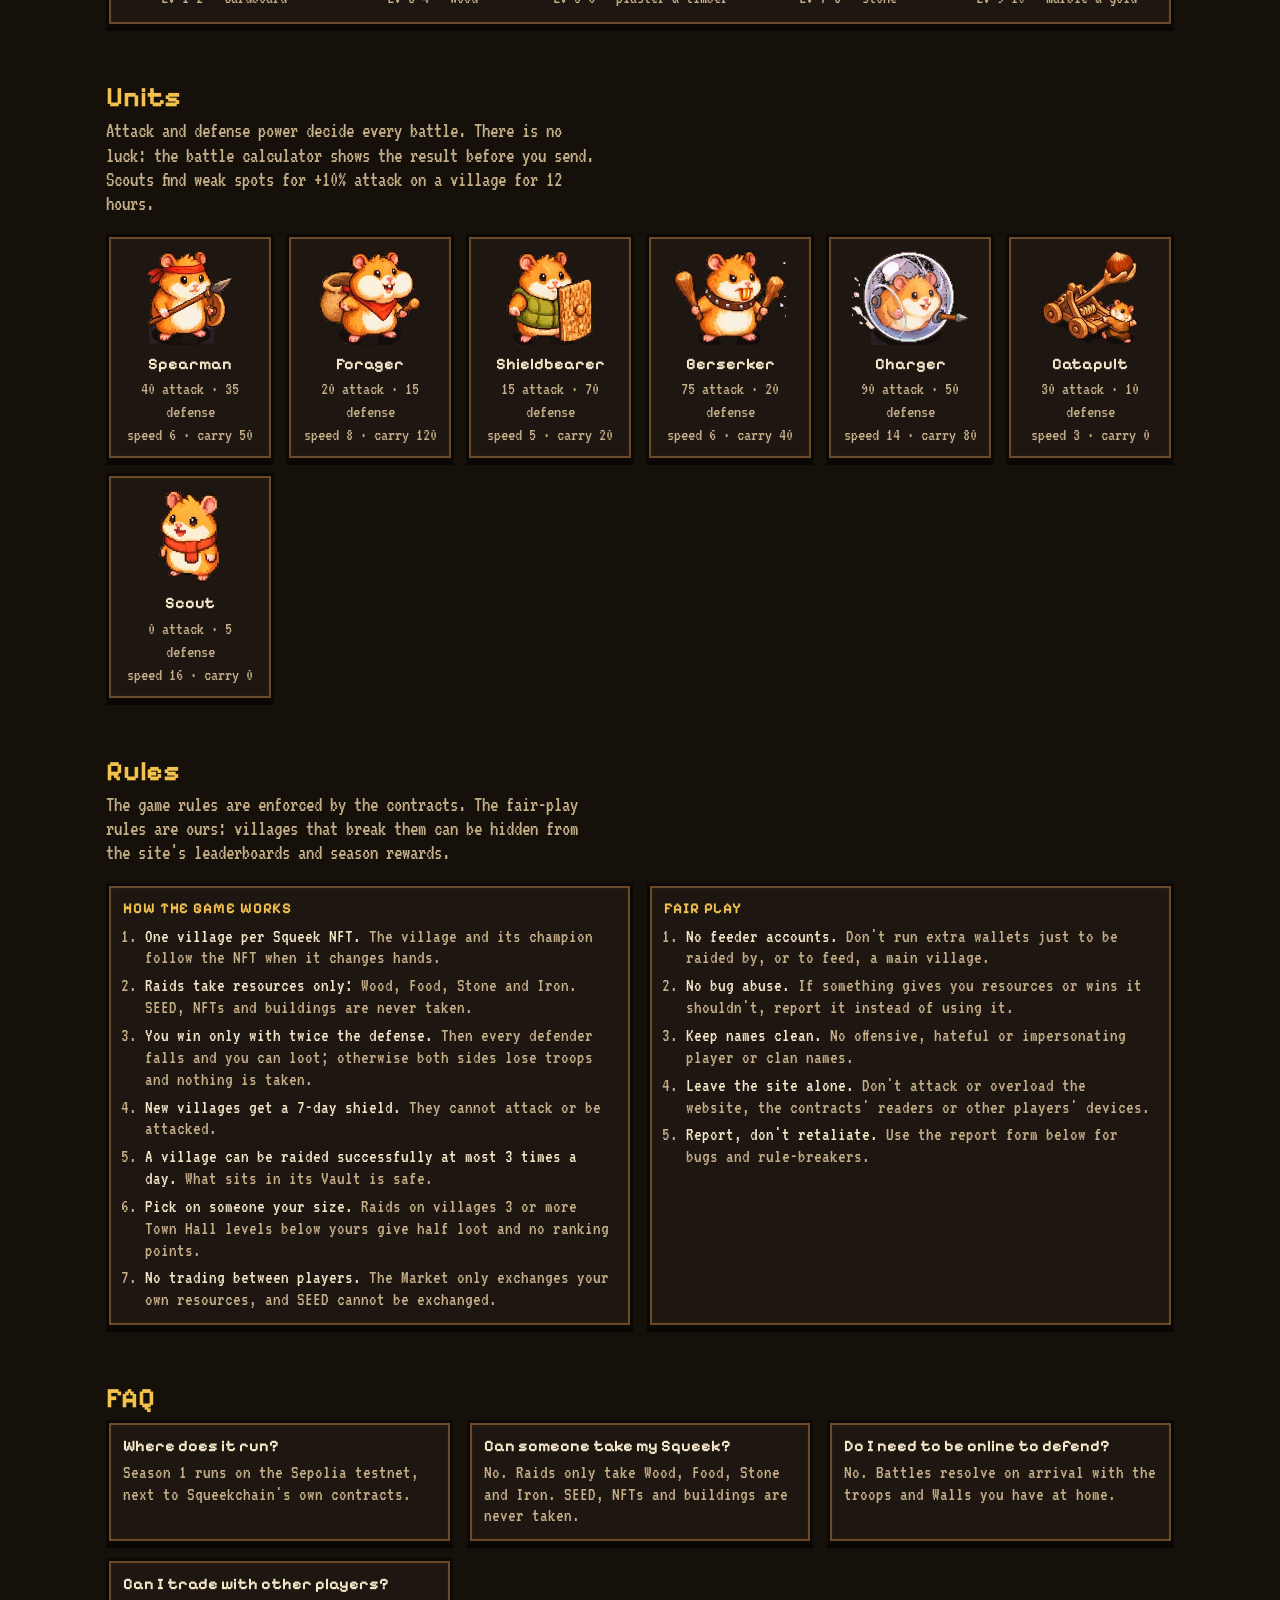
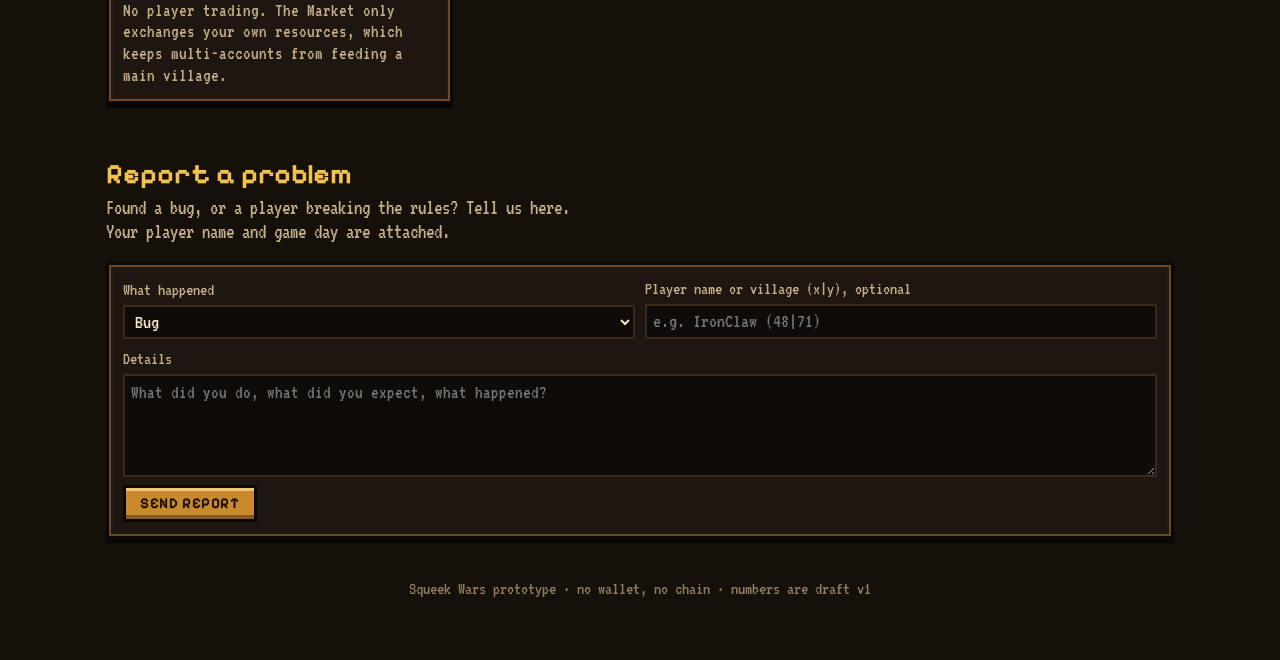
==== commit 3d9741fe: "Scouting gives +10% attack for 12 h instead of hiding defense Contract state is public, so a defense" ====
--- a/prototype/index.html
+++ b/prototype/index.html
@@ -371,7 +371,7 @@
   </section>
   <section class="sec" id="units">
     <h2>Units</h2>
-    <p class="lead">Attack and defense power decide every battle. There is no luck, only missing information: scout a village to see its exact defense before you send.</p>
+    <p class="lead">Attack and defense power decide every battle. There is no luck: the battle calculator shows the result before you send. Scouts find weak spots for +10% attack on a village for 12 hours.</p>
     <div class="units" id="unitCards"></div>
   </section>
   <section class="sec" id="rules">
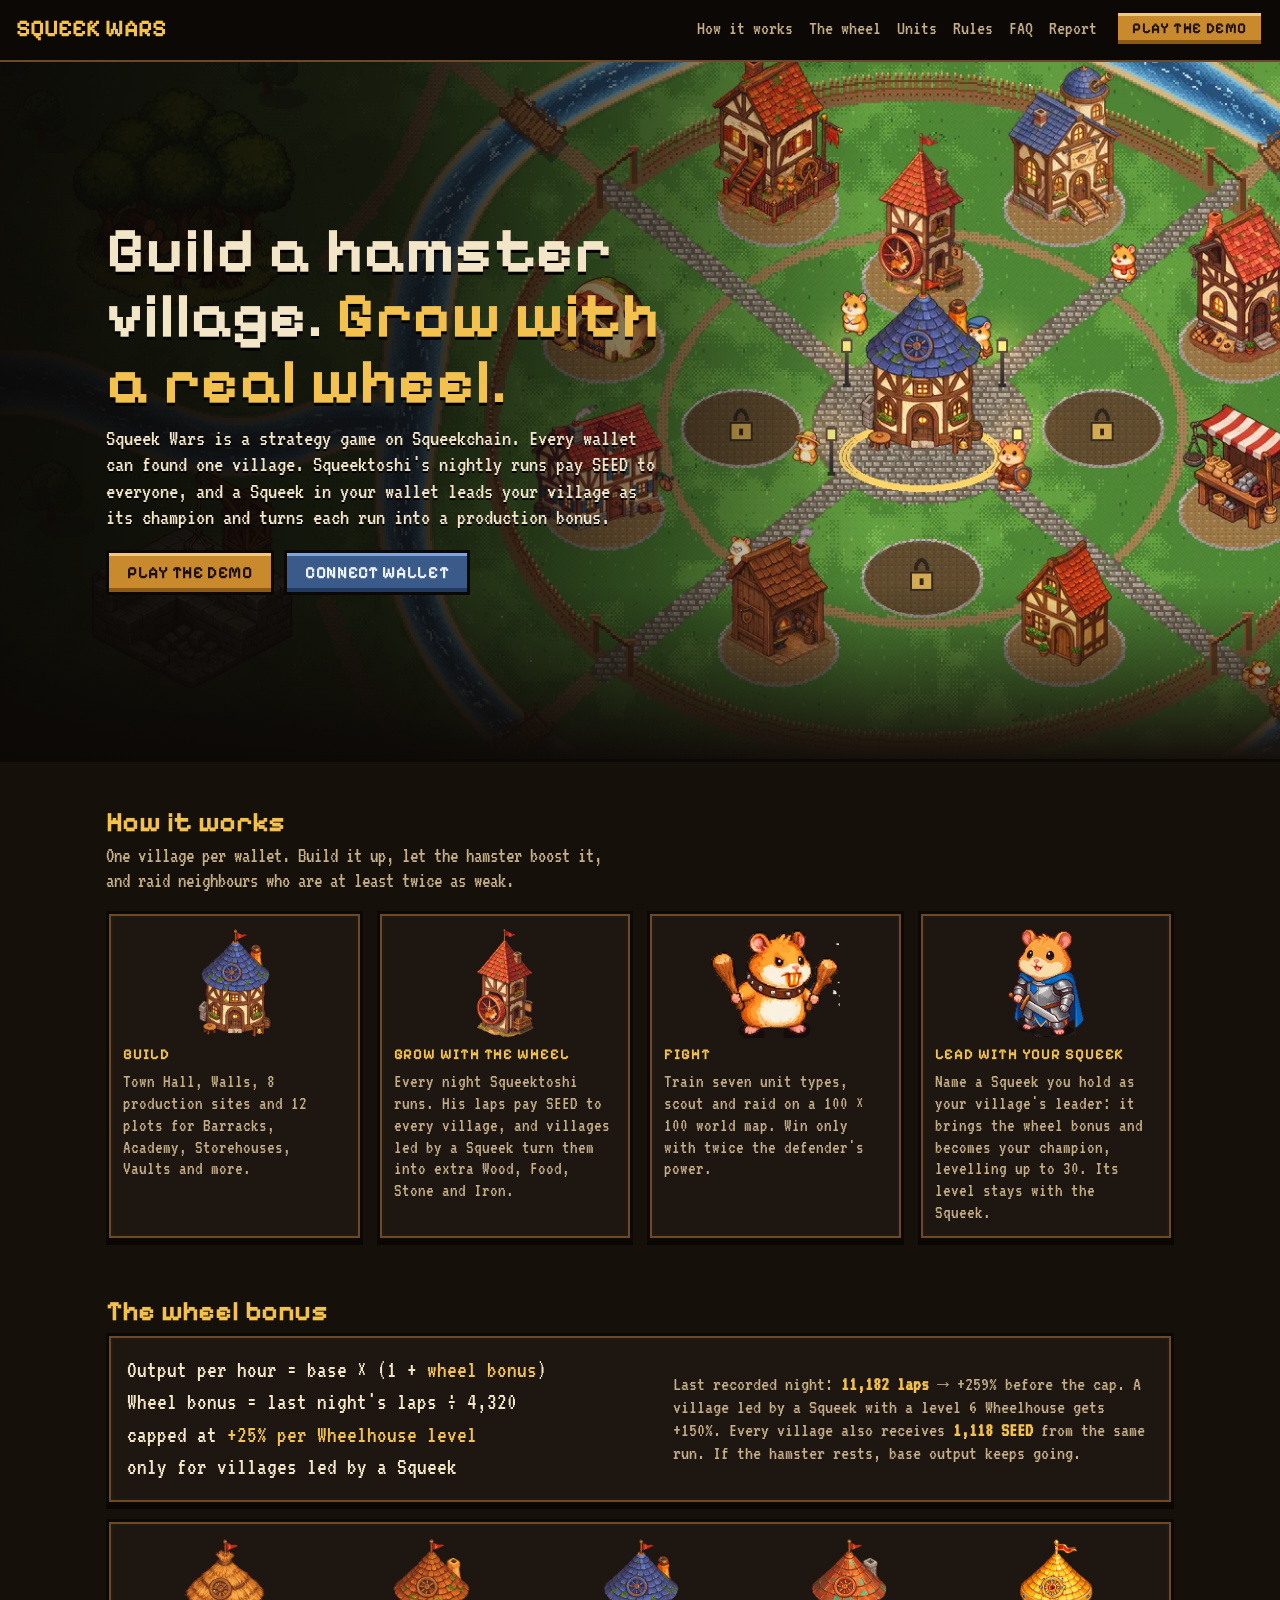
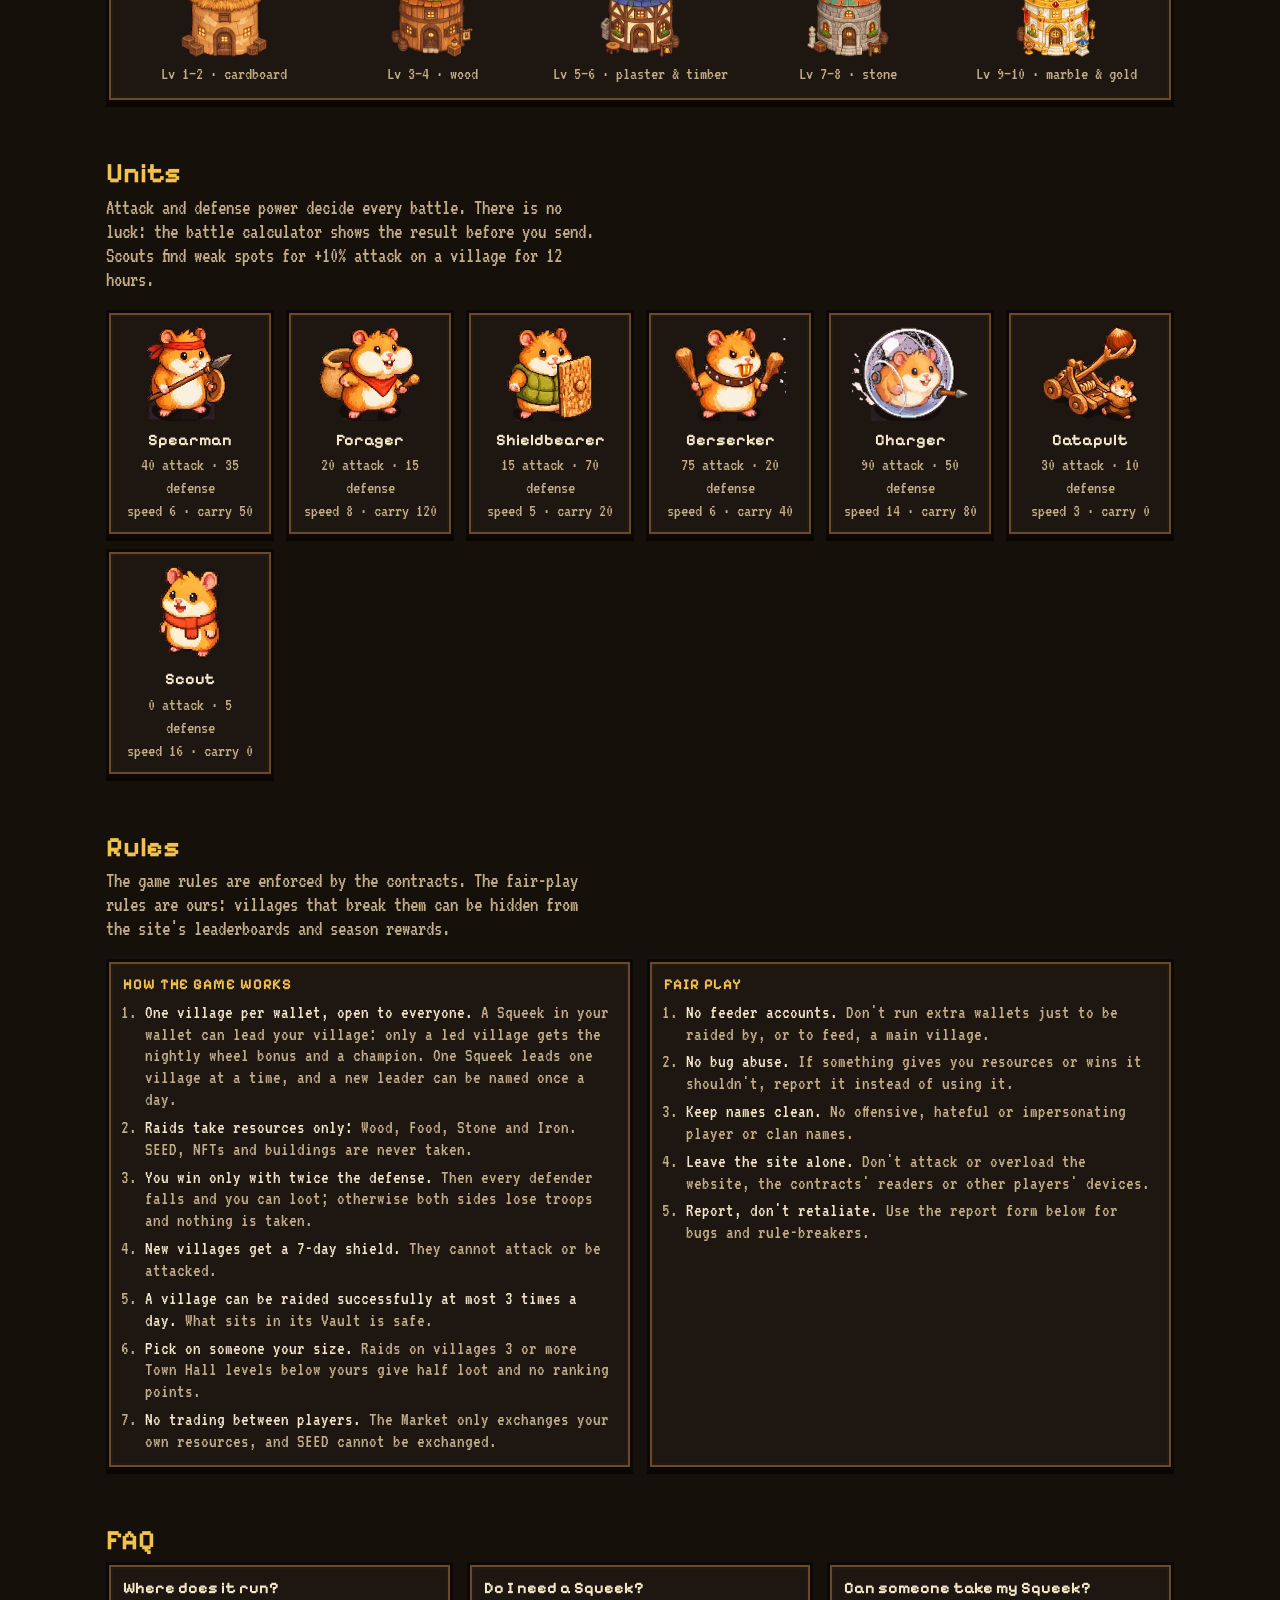
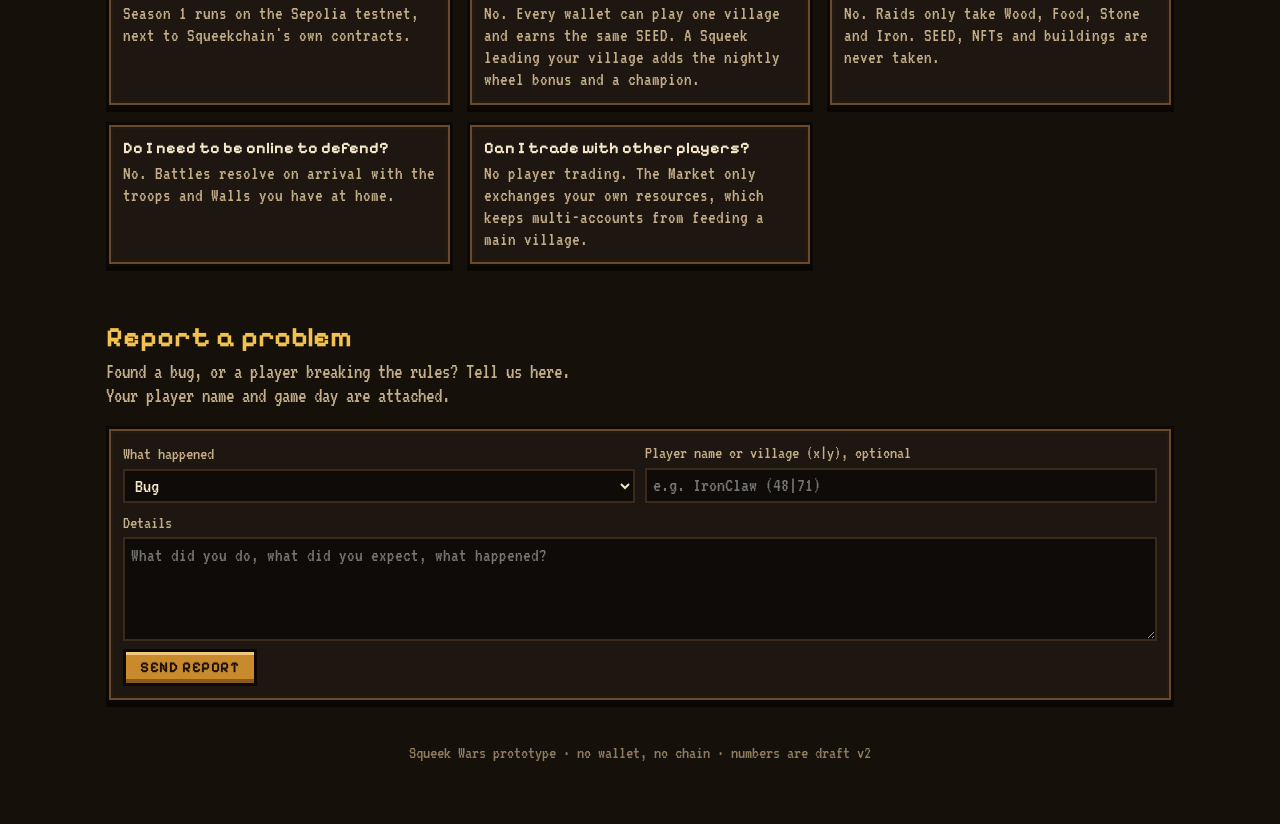
==== commit dbd61eeb: "One village per wallet; a Squeek leads it for the wheel bonus and champion; contract spec - Any wall" ====
--- a/prototype/index.html
+++ b/prototype/index.html
@@ -193,6 +193,8 @@
 .rs b{font-family:var(--f-display);font-size:15px;font-weight:600}
 .champ{display:grid;grid-template-columns:160px 1fr;gap:16px;align-items:center}
 .champ img{width:160px}
+.num{font-family:var(--f-body);font-size:22px;letter-spacing:0}
+.sqk img{width:34px;vertical-align:middle;margin-right:6px}
 .pts{display:grid;grid-template-columns:1fr auto auto;gap:6px 10px;align-items:center}
 .report{padding:10px;margin-bottom:10px}
 .report .h{display:flex;justify-content:space-between;gap:10px;font-family:var(--f-display);font-size:15px}
@@ -337,29 +339,29 @@
   <section class="hero">
     <div class="in">
       <h1>Build a hamster village. <span>Grow with a real wheel.</span></h1>
-      <p>Squeek Wars is a strategy game on Squeekchain. Every Squeek NFT is a village and its champion, and Squeektoshi's nightly runs power the whole economy.</p>
+      <p>Squeek Wars is a strategy game on Squeekchain. Every wallet can found one village. Squeektoshi's nightly runs pay SEED to everyone, and a Squeek in your wallet leads your village as its champion and turns each run into a production bonus.</p>
       <div class="cta">
         <a class="btn" href="#village" style="text-decoration:none">Play the demo</a>
         <button class="btn alt" id="connectBtn" type="button">Connect wallet</button>
       </div>
-      <div class="wnote" id="walletNote" hidden>The live game reads your Squeek from your wallet. This demo has no wallet or chain: you play Squeek #4821 and time runs 60× faster.</div>
+      <div class="wnote" id="walletNote" hidden>The live game reads your wallet and the Squeeks in it. This demo has no wallet or chain: you play a wallet holding three Squeeks, with #4821 leading, and time runs 60× faster.</div>
     </div>
   </section>
   <section class="sec" id="how">
     <h2>How it works</h2>
-    <p class="lead">One village per Squeek. Build it up, let the hamster boost it, and raid neighbours who are at least twice as weak.</p>
+    <p class="lead">One village per wallet. Build it up, let the hamster boost it, and raid neighbours who are at least twice as weak.</p>
     <div class="steps">
       <div class="step px"><img src="assets/sprites/town_hall_3.webp" alt="Town Hall"><h3>Build</h3><p>Town Hall, Walls, 8 production sites and 12 plots for Barracks, Academy, Storehouses, Vaults and more.</p></div>
-      <div class="step px"><img src="assets/sprites/wheelhouse_3.webp" alt="Wheelhouse"><h3>Grow with the wheel</h3><p>Every night Squeektoshi runs. His laps pay SEED to every village and boost Wood, Food, Stone and Iron output.</p></div>
+      <div class="step px"><img src="assets/sprites/wheelhouse_3.webp" alt="Wheelhouse"><h3>Grow with the wheel</h3><p>Every night Squeektoshi runs. His laps pay SEED to every village, and villages led by a Squeek turn them into extra Wood, Food, Stone and Iron.</p></div>
       <div class="step px"><img src="assets/sprites/unit_berserker.webp" alt="Berserker"><h3>Fight</h3><p>Train seven unit types, scout and raid on a 100 × 100 world map. Win only with twice the defender's power.</p></div>
-      <div class="step px"><img src="assets/sprites/champion_3.webp" alt="Champion"><h3>Lead with your Squeek</h3><p>Your NFT is your champion. It levels up from battles and from the hamster's runs, up to level 30.</p></div>
+      <div class="step px"><img src="assets/sprites/champion_3.webp" alt="Champion"><h3>Lead with your Squeek</h3><p>Name a Squeek you hold as your village's leader: it brings the wheel bonus and becomes your champion, levelling up to 30. Its level stays with the Squeek.</p></div>
     </div>
   </section>
   <section class="sec" id="wheel">
     <h2>The wheel bonus</h2>
     <div class="wheelbox px">
-      <div class="formula">Output per hour = base × (1 + <b>wheel bonus</b>)<br>Wheel bonus = last night's laps ÷ 4,320<br>capped at <b>+25% per Wheelhouse level</b></div>
-      <div class="muted" style="font-size:20px">Last recorded night: <b class="gold">11,182 laps</b> → +259% before the cap. A village with a level 6 Wheelhouse gets +150%. Every village also receives <b class="gold">1,118 SEED</b> from the same run. If the hamster rests, base output keeps going.</div>
+      <div class="formula">Output per hour = base × (1 + <b>wheel bonus</b>)<br>Wheel bonus = last night's laps ÷ 4,320<br>capped at <b>+25% per Wheelhouse level</b><br>only for villages led by a Squeek</div>
+      <div class="muted" style="font-size:20px">Last recorded night: <b class="gold">11,182 laps</b> → +259% before the cap. A village led by a Squeek with a level 6 Wheelhouse gets +150%. Every village also receives <b class="gold">1,118 SEED</b> from the same run. If the hamster rests, base output keeps going.</div>
     </div>
     <div class="looks px" style="margin-top:14px">
       <figure><img src="assets/sprites/town_hall_1.webp" alt="Town Hall, cardboard"><figcaption>Lv 1–2 · cardboard</figcaption></figure>
@@ -379,7 +381,7 @@
     <p class="lead">The game rules are enforced by the contracts. The fair-play rules are ours: villages that break them can be hidden from the site's leaderboards and season rewards.</p>
     <div class="rules">
       <div class="px box"><h3>How the game works</h3><ol>
-        <li><b>One village per Squeek NFT.</b> The village and its champion follow the NFT when it changes hands.</li>
+        <li><b>One village per wallet, open to everyone.</b> A Squeek in your wallet can lead your village: only a led village gets the nightly wheel bonus and a champion. One Squeek leads one village at a time, and a new leader can be named once a day.</li>
         <li><b>Raids take resources only:</b> Wood, Food, Stone and Iron. SEED, NFTs and buildings are never taken.</li>
         <li><b>You win only with twice the defense.</b> Then every defender falls and you can loot; otherwise both sides lose troops and nothing is taken.</li>
         <li><b>New villages get a 7-day shield.</b> They cannot attack or be attacked.</li>
@@ -400,6 +402,7 @@
     <h2>FAQ</h2>
     <div class="faq">
       <div class="px"><b>Where does it run?</b><p>Season 1 runs on the Sepolia testnet, next to Squeekchain's own contracts.</p></div>
+      <div class="px"><b>Do I need a Squeek?</b><p>No. Every wallet can play one village and earns the same SEED. A Squeek leading your village adds the nightly wheel bonus and a champion.</p></div>
       <div class="px"><b>Can someone take my Squeek?</b><p>No. Raids only take Wood, Food, Stone and Iron. SEED, NFTs and buildings are never taken.</p></div>
       <div class="px"><b>Do I need to be online to defend?</b><p>No. Battles resolve on arrival with the troops and Walls you have at home.</p></div>
       <div class="px"><b>Can I trade with other players?</b><p>No player trading. The Market only exchanges your own resources, which keeps multi-accounts from feeding a main village.</p></div>
@@ -410,12 +413,12 @@
     <p class="lead">Found a bug, or a player breaking the rules? Tell us here. Your player name and game day are attached.</p>
     <div class="px box" id="reportForm"></div>
   </section>
-  <div class="foot">Squeek Wars prototype · no wallet, no chain · numbers are draft v1</div>
+  <div class="foot">Squeek Wars prototype · no wallet, no chain · numbers are draft v2</div>
 </div>
 
 <div id="game" hidden>
   <header id="bar">
-    <div class="logo" id="logoHome" title="Back to the site">SQUEEK WARS<small>Village of Squeek #4821</small></div>
+    <div class="logo" id="logoHome" title="Back to the site">SQUEEK WARS<small>Led by Squeek #4821</small></div>
     <div class="res" id="resbar"></div>
     <button class="btn ghost sm" id="testbtn" type="button" aria-label="Settings and test controls">⚙ Settings</button>
     <div class="wheel" id="wheelchip"></div>
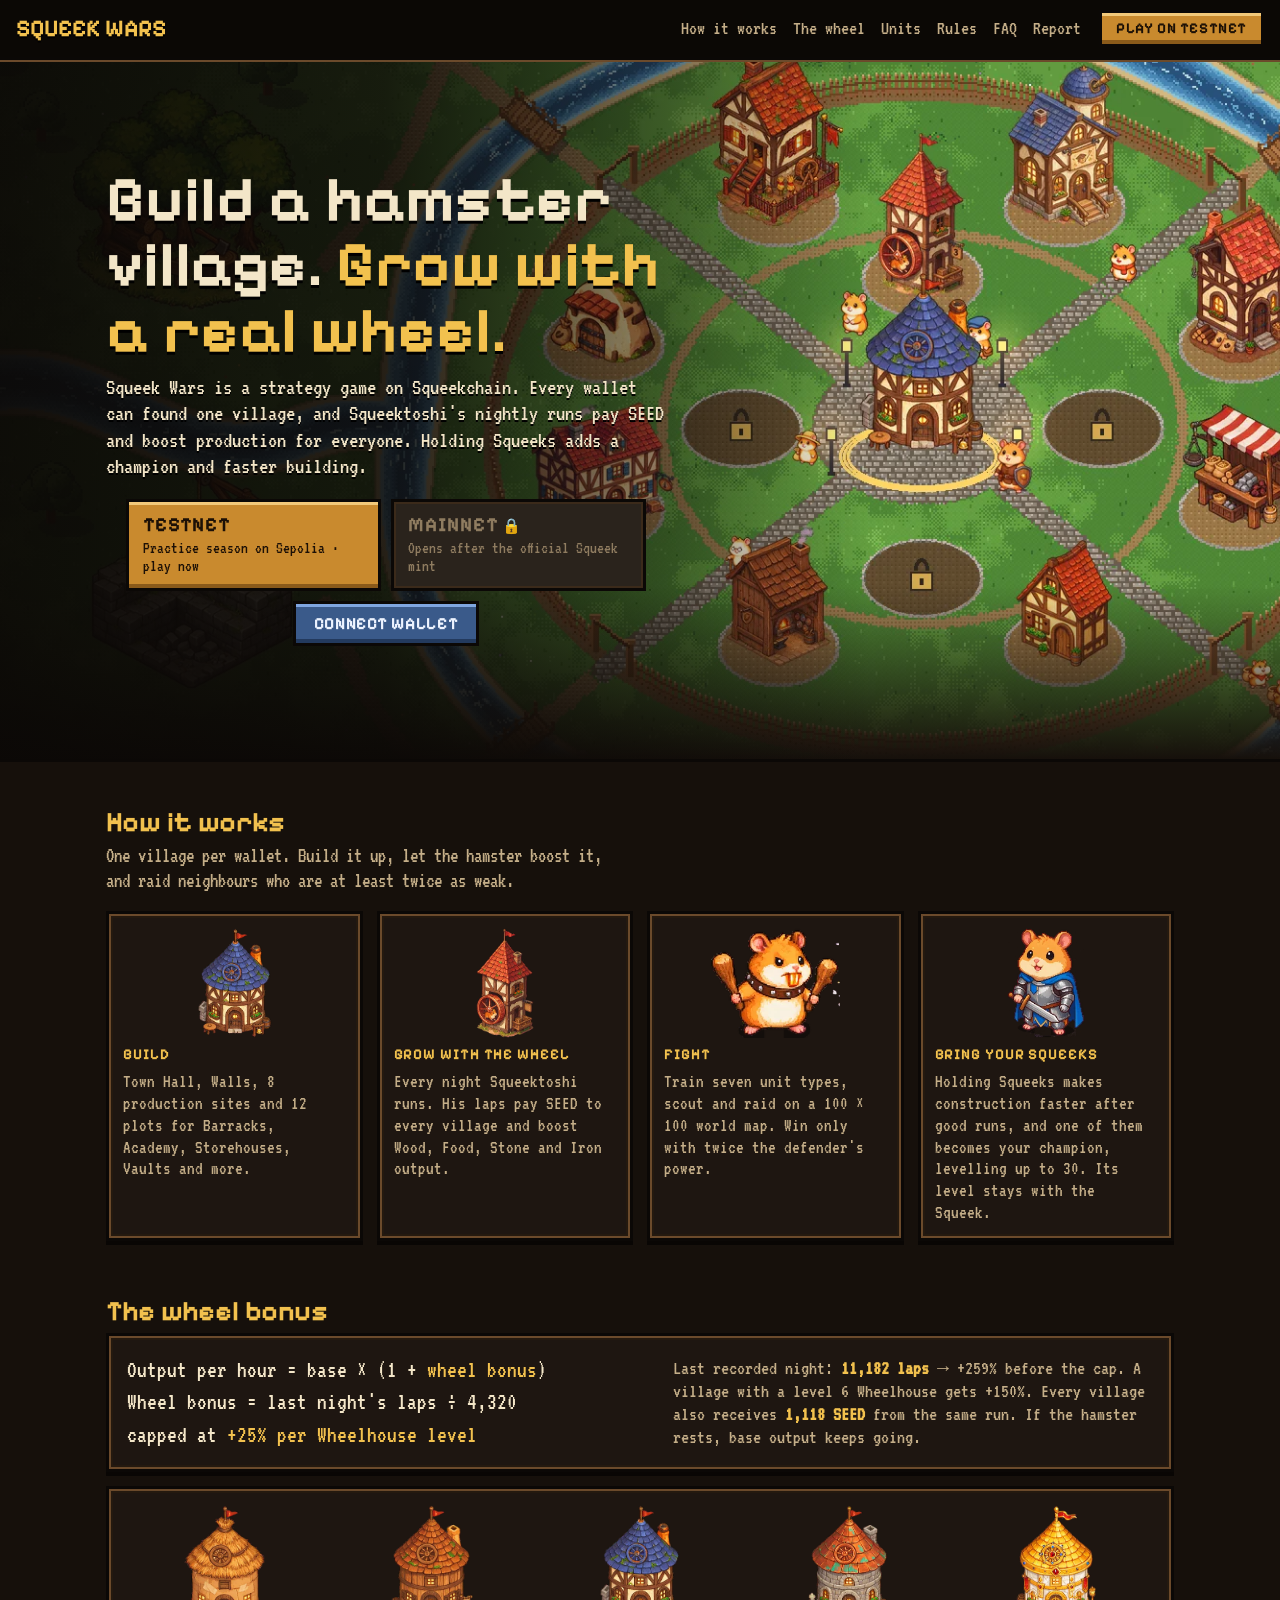
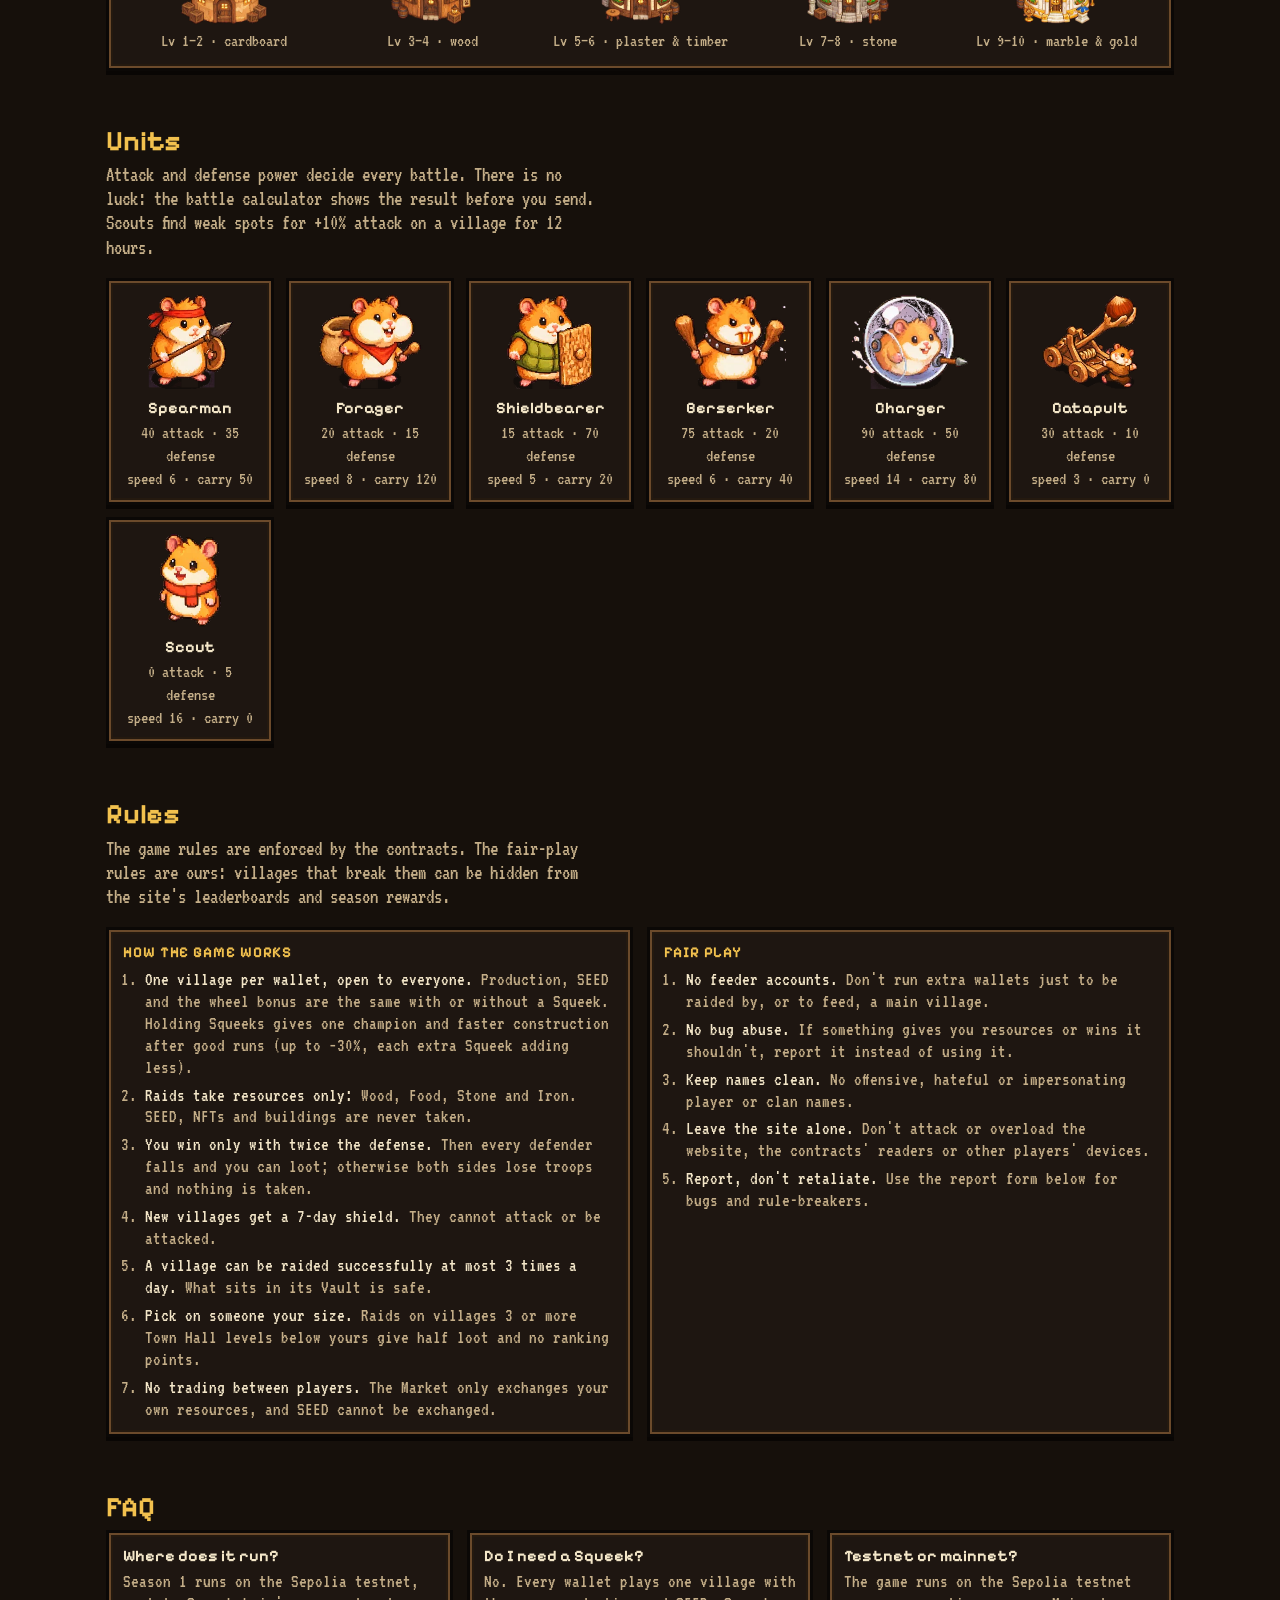
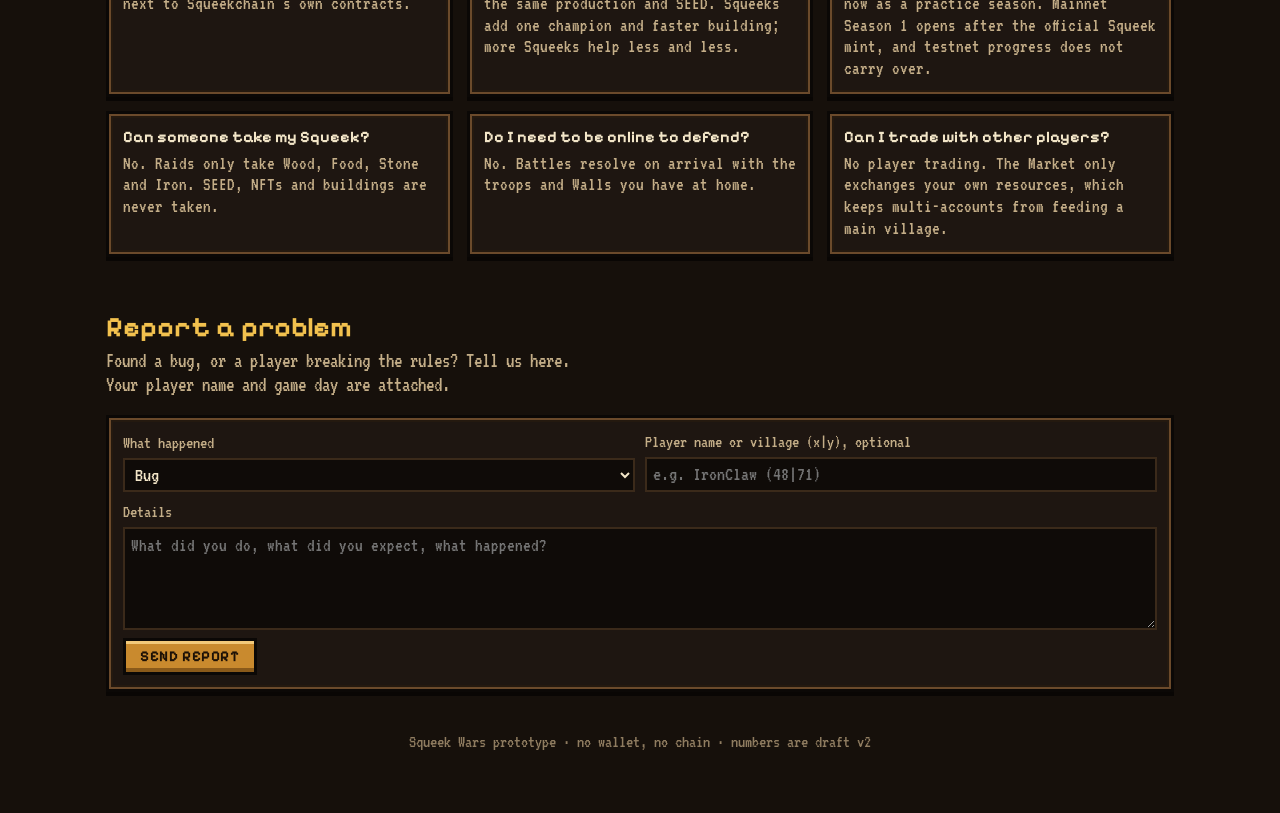
==== commit b0dfe3b2: "Testnet/Mainnet entry, Squeek build speed, one modest champion - Entering the game offers Testnet (p" ====
--- a/prototype/index.html
+++ b/prototype/index.html
@@ -194,6 +194,17 @@
 .champ{display:grid;grid-template-columns:160px 1fr;gap:16px;align-items:center}
 .champ img{width:160px}
 .num{font-family:var(--f-body);font-size:22px;letter-spacing:0}
+.netpick{display:grid;grid-template-columns:1fr 1fr;gap:10px;max-width:520px;width:100%}
+.net{font:inherit;text-align:left;padding:12px 14px;border:3px solid #0b0806;cursor:pointer;display:flex;flex-direction:column;gap:2px}
+.net b{font-family:var(--f-display);font-size:20px;letter-spacing:.04em;text-transform:uppercase}
+.net span{font-size:17px;line-height:1.1}
+.net.on{background:var(--gold-d);color:#1c1006;box-shadow:inset 0 -4px 0 var(--gold-dd),inset 0 3px 0 #f2c97a}
+.net.on:hover{filter:brightness(1.08)}
+.net.off{background:#2a231c;color:#8f7c60;cursor:not-allowed;box-shadow:inset 0 0 0 2px #3b2a1a}
+.net.off b::after{content:" 🔒";font-size:15px}
+.hero .cta{flex-direction:column;align-items:flex-start}
+.netb{max-width:560px}
+.netbadge{font-family:var(--f-display);font-size:12px;letter-spacing:.08em;color:#1c1006;background:#8fd16a;border:2px solid #0b0806;padding:2px 6px;align-self:center;flex:none}
 .sqk img{width:34px;vertical-align:middle;margin-right:6px}
 .pts{display:grid;grid-template-columns:1fr auto auto;gap:6px 10px;align-items:center}
 .report{padding:10px;margin-bottom:10px}
@@ -334,17 +345,20 @@
   <header class="site-h">
     <div class="logo">SQUEEK WARS</div>
     <nav aria-label="Site"><a href="#how">How it works</a><a href="#wheel">The wheel</a><a href="#units">Units</a><a href="#rules">Rules</a><a href="#faq">FAQ</a><a href="#report">Report</a></nav>
-    <a class="btn" href="#village" style="text-decoration:none">Play the demo</a>
+    <a class="btn" href="#village" style="text-decoration:none">Play on testnet</a>
   </header>
   <section class="hero">
     <div class="in">
       <h1>Build a hamster village. <span>Grow with a real wheel.</span></h1>
-      <p>Squeek Wars is a strategy game on Squeekchain. Every wallet can found one village. Squeektoshi's nightly runs pay SEED to everyone, and a Squeek in your wallet leads your village as its champion and turns each run into a production bonus.</p>
+      <p>Squeek Wars is a strategy game on Squeekchain. Every wallet can found one village, and Squeektoshi's nightly runs pay SEED and boost production for everyone. Holding Squeeks adds a champion and faster building.</p>
       <div class="cta">
-        <a class="btn" href="#village" style="text-decoration:none">Play the demo</a>
+        <div class="netpick">
+          <button class="net on" data-act="net-test" type="button"><b>Testnet</b><span>Practice season on Sepolia · play now</span></button>
+          <button class="net off" type="button" disabled aria-disabled="true"><b>Mainnet</b><span>Opens after the official Squeek mint</span></button>
+        </div>
         <button class="btn alt" id="connectBtn" type="button">Connect wallet</button>
       </div>
-      <div class="wnote" id="walletNote" hidden>The live game reads your wallet and the Squeeks in it. This demo has no wallet or chain: you play a wallet holding three Squeeks, with #4821 leading, and time runs 60× faster.</div>
+      <div class="wnote" id="walletNote" hidden>The live game reads your wallet and the Squeeks in it. This demo has no wallet or chain: you play a wallet holding three Squeeks, and time runs 60× faster.</div>
     </div>
   </section>
   <section class="sec" id="how">
@@ -352,16 +366,16 @@
     <p class="lead">One village per wallet. Build it up, let the hamster boost it, and raid neighbours who are at least twice as weak.</p>
     <div class="steps">
       <div class="step px"><img src="assets/sprites/town_hall_3.webp" alt="Town Hall"><h3>Build</h3><p>Town Hall, Walls, 8 production sites and 12 plots for Barracks, Academy, Storehouses, Vaults and more.</p></div>
-      <div class="step px"><img src="assets/sprites/wheelhouse_3.webp" alt="Wheelhouse"><h3>Grow with the wheel</h3><p>Every night Squeektoshi runs. His laps pay SEED to every village, and villages led by a Squeek turn them into extra Wood, Food, Stone and Iron.</p></div>
+      <div class="step px"><img src="assets/sprites/wheelhouse_3.webp" alt="Wheelhouse"><h3>Grow with the wheel</h3><p>Every night Squeektoshi runs. His laps pay SEED to every village and boost Wood, Food, Stone and Iron output.</p></div>
       <div class="step px"><img src="assets/sprites/unit_berserker.webp" alt="Berserker"><h3>Fight</h3><p>Train seven unit types, scout and raid on a 100 × 100 world map. Win only with twice the defender's power.</p></div>
-      <div class="step px"><img src="assets/sprites/champion_3.webp" alt="Champion"><h3>Lead with your Squeek</h3><p>Name a Squeek you hold as your village's leader: it brings the wheel bonus and becomes your champion, levelling up to 30. Its level stays with the Squeek.</p></div>
+      <div class="step px"><img src="assets/sprites/champion_3.webp" alt="Champion"><h3>Bring your Squeeks</h3><p>Holding Squeeks makes construction faster after good runs, and one of them becomes your champion, levelling up to 30. Its level stays with the Squeek.</p></div>
     </div>
   </section>
   <section class="sec" id="wheel">
     <h2>The wheel bonus</h2>
     <div class="wheelbox px">
-      <div class="formula">Output per hour = base × (1 + <b>wheel bonus</b>)<br>Wheel bonus = last night's laps ÷ 4,320<br>capped at <b>+25% per Wheelhouse level</b><br>only for villages led by a Squeek</div>
-      <div class="muted" style="font-size:20px">Last recorded night: <b class="gold">11,182 laps</b> → +259% before the cap. A village led by a Squeek with a level 6 Wheelhouse gets +150%. Every village also receives <b class="gold">1,118 SEED</b> from the same run. If the hamster rests, base output keeps going.</div>
+      <div class="formula">Output per hour = base × (1 + <b>wheel bonus</b>)<br>Wheel bonus = last night's laps ÷ 4,320<br>capped at <b>+25% per Wheelhouse level</b></div>
+      <div class="muted" style="font-size:20px">Last recorded night: <b class="gold">11,182 laps</b> → +259% before the cap. A village with a level 6 Wheelhouse gets +150%. Every village also receives <b class="gold">1,118 SEED</b> from the same run. If the hamster rests, base output keeps going.</div>
     </div>
     <div class="looks px" style="margin-top:14px">
       <figure><img src="assets/sprites/town_hall_1.webp" alt="Town Hall, cardboard"><figcaption>Lv 1–2 · cardboard</figcaption></figure>
@@ -381,7 +395,7 @@
     <p class="lead">The game rules are enforced by the contracts. The fair-play rules are ours: villages that break them can be hidden from the site's leaderboards and season rewards.</p>
     <div class="rules">
       <div class="px box"><h3>How the game works</h3><ol>
-        <li><b>One village per wallet, open to everyone.</b> A Squeek in your wallet can lead your village: only a led village gets the nightly wheel bonus and a champion. One Squeek leads one village at a time, and a new leader can be named once a day.</li>
+        <li><b>One village per wallet, open to everyone.</b> Production, SEED and the wheel bonus are the same with or without a Squeek. Holding Squeeks gives one champion and faster construction after good runs (up to −30%, each extra Squeek adding less).</li>
         <li><b>Raids take resources only:</b> Wood, Food, Stone and Iron. SEED, NFTs and buildings are never taken.</li>
         <li><b>You win only with twice the defense.</b> Then every defender falls and you can loot; otherwise both sides lose troops and nothing is taken.</li>
         <li><b>New villages get a 7-day shield.</b> They cannot attack or be attacked.</li>
@@ -402,7 +416,8 @@
     <h2>FAQ</h2>
     <div class="faq">
       <div class="px"><b>Where does it run?</b><p>Season 1 runs on the Sepolia testnet, next to Squeekchain's own contracts.</p></div>
-      <div class="px"><b>Do I need a Squeek?</b><p>No. Every wallet can play one village and earns the same SEED. A Squeek leading your village adds the nightly wheel bonus and a champion.</p></div>
+      <div class="px"><b>Do I need a Squeek?</b><p>No. Every wallet plays one village with the same production and SEED. Squeeks add one champion and faster building; more Squeeks help less and less.</p></div>
+      <div class="px"><b>Testnet or mainnet?</b><p>The game runs on the Sepolia testnet now as a practice season. Mainnet Season 1 opens after the official Squeek mint, and testnet progress does not carry over.</p></div>
       <div class="px"><b>Can someone take my Squeek?</b><p>No. Raids only take Wood, Food, Stone and Iron. SEED, NFTs and buildings are never taken.</p></div>
       <div class="px"><b>Do I need to be online to defend?</b><p>No. Battles resolve on arrival with the troops and Walls you have at home.</p></div>
       <div class="px"><b>Can I trade with other players?</b><p>No player trading. The Market only exchanges your own resources, which keeps multi-accounts from feeding a main village.</p></div>
@@ -418,7 +433,8 @@
 
 <div id="game" hidden>
   <header id="bar">
-    <div class="logo" id="logoHome" title="Back to the site">SQUEEK WARS<small>Led by Squeek #4821</small></div>
+    <div class="logo" id="logoHome" title="Back to the site">SQUEEK WARS<small>3 Squeeks</small></div>
+    <span class="netbadge" title="Practice season on Sepolia. Mainnet opens after the official Squeek mint.">TESTNET</span>
     <div class="res" id="resbar"></div>
     <button class="btn ghost sm" id="testbtn" type="button" aria-label="Settings and test controls">⚙ Settings</button>
     <div class="wheel" id="wheelchip"></div>
@@ -462,6 +478,14 @@
     <input id="nm-in" maxlength="16" autocomplete="off">
     <div class="row" style="justify-content:flex-start"><button class="btn" data-act="nm-ok" type="button">Start playing</button><button class="btn ghost" data-act="nm-rand" type="button">Pick one for me</button></div>
     <p class="why" id="nm-why"></p>
+  </div></div>
+  <div id="netbox" class="modal" hidden><div class="px box netb">
+    <h3>Where do you want to play?</h3>
+    <div class="netpick">
+          <button class="net on" data-act="net-test" type="button"><b>Testnet</b><span>Practice season on Sepolia · play now</span></button>
+          <button class="net off" type="button" disabled aria-disabled="true"><b>Mainnet</b><span>Opens after the official Squeek mint</span></button>
+        </div>
+    <p class="muted" style="font-size:17px;margin:10px 0 0">Testnet progress does not carry over to mainnet.</p>
   </div></div>
   <div id="nightbox" class="modal" hidden><div class="px box nightb">
     <h3>Squeektoshi's night run</h3>
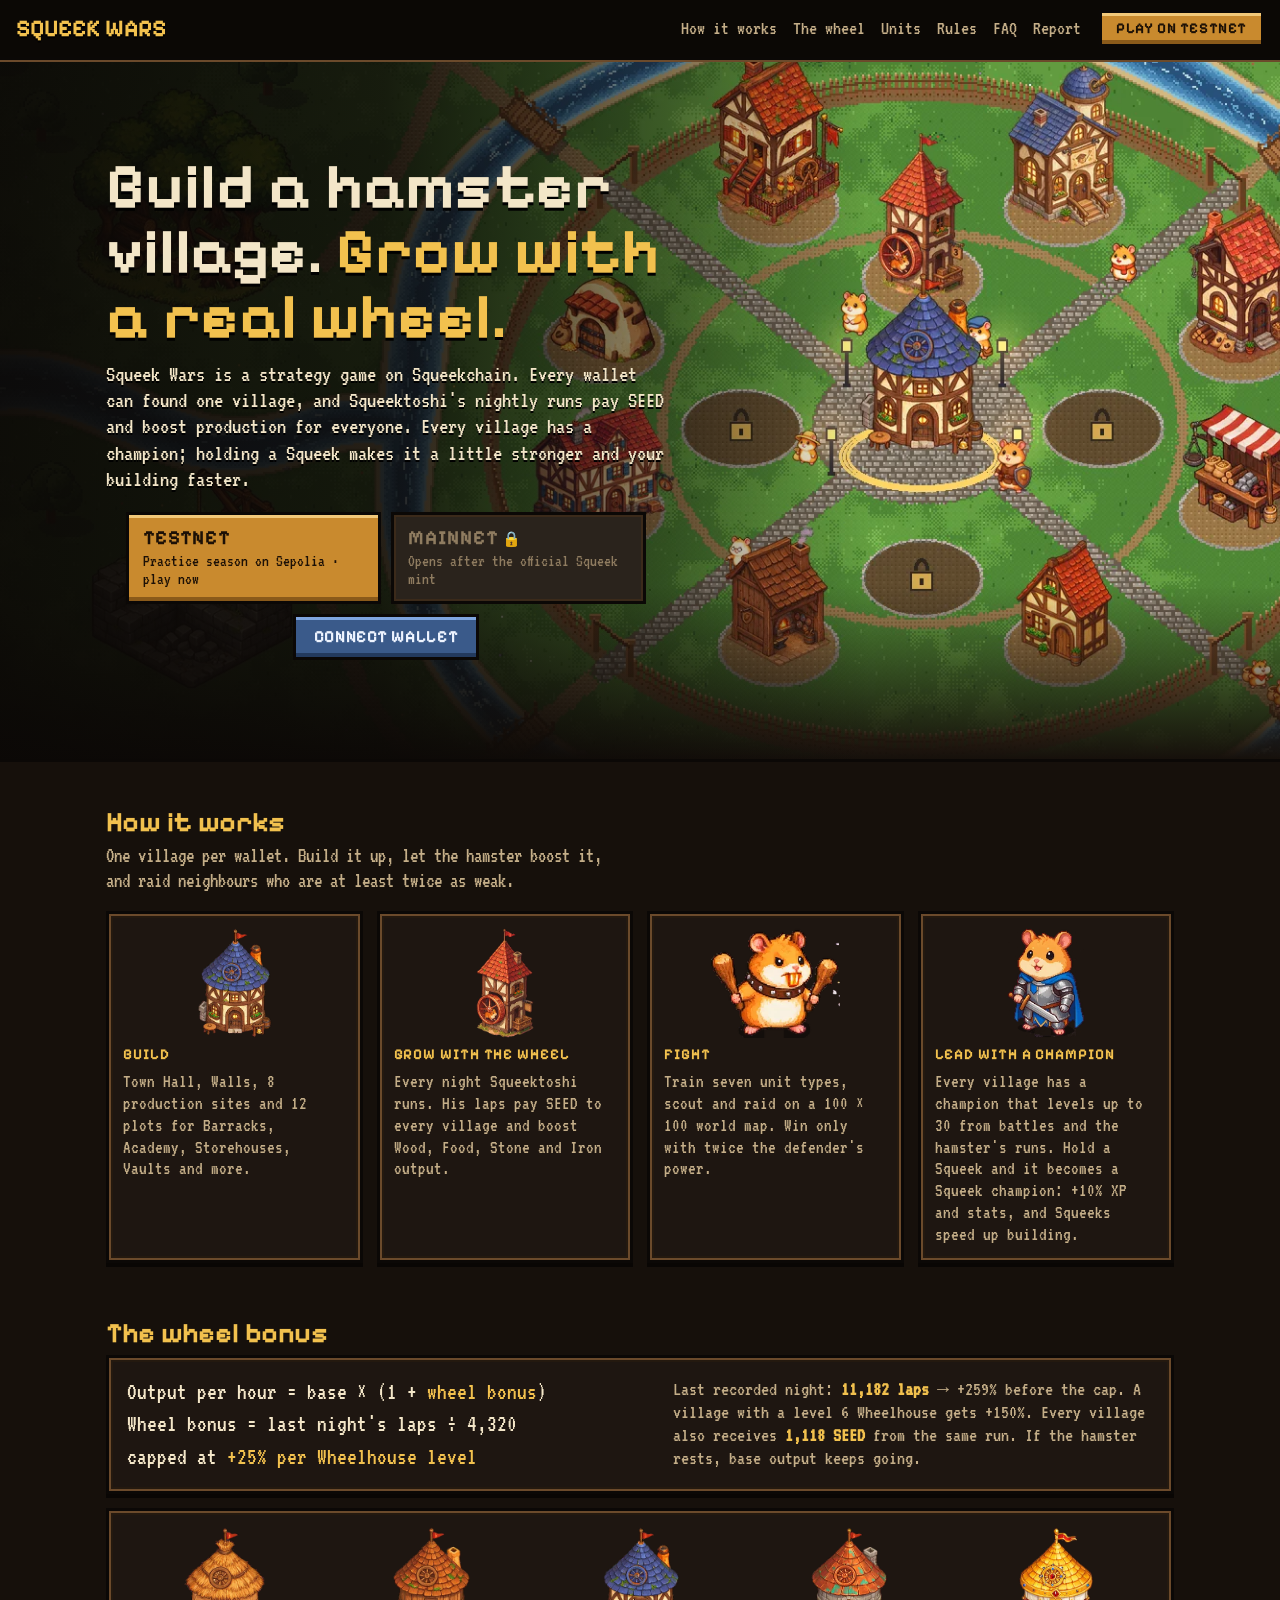
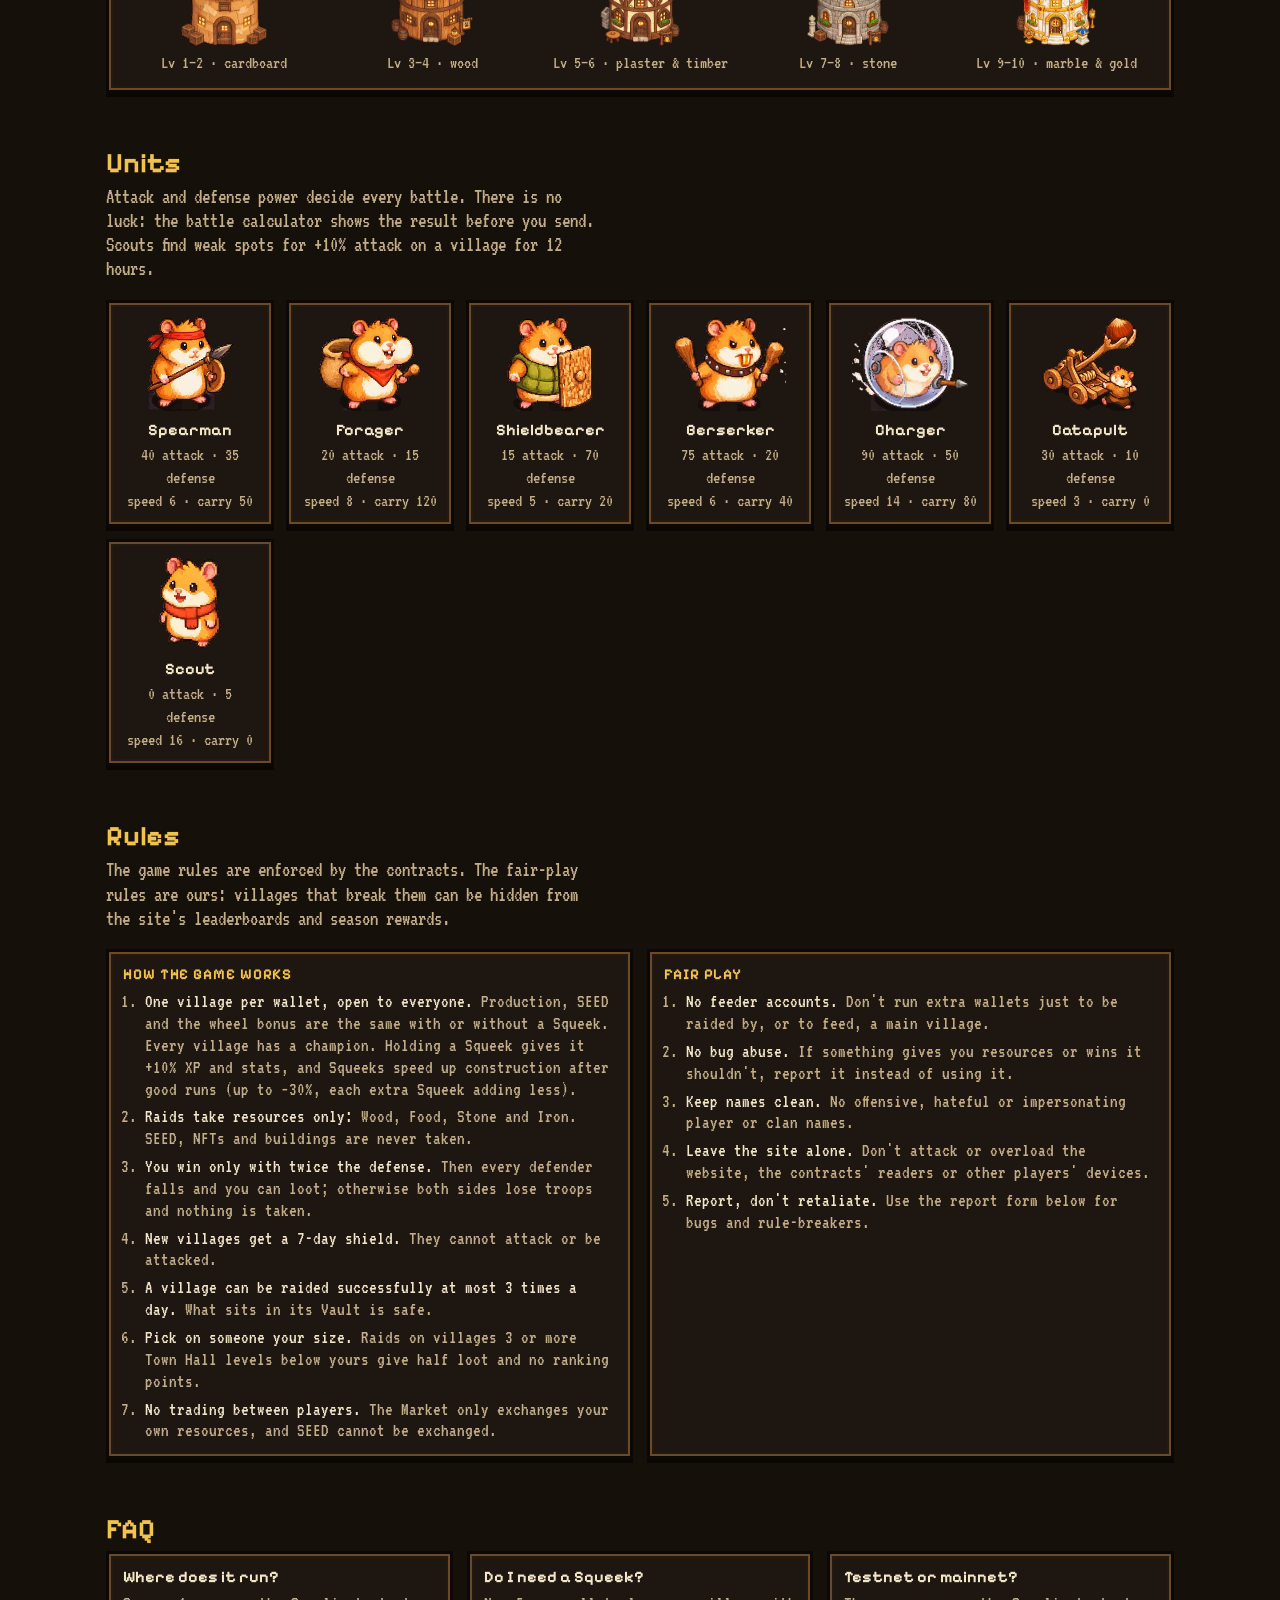
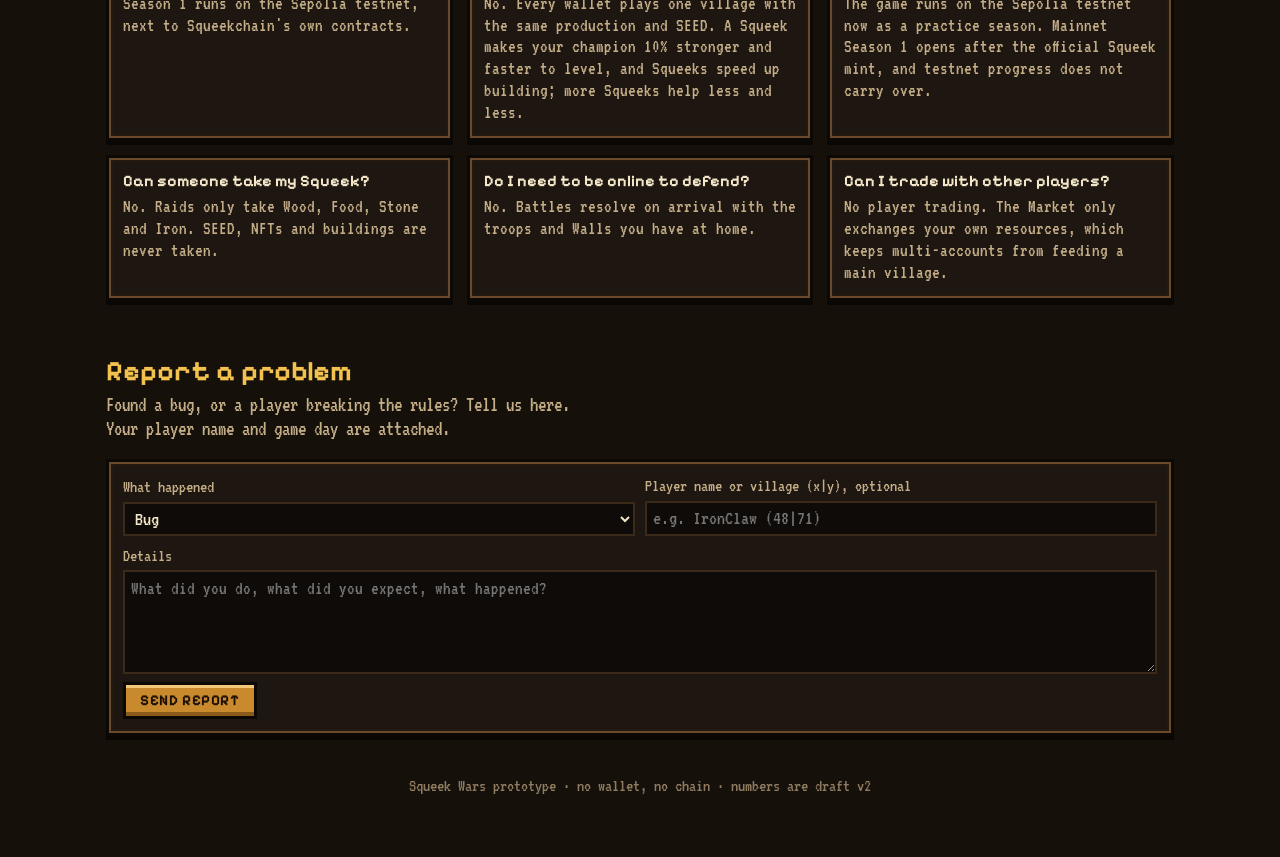
==== commit 9e83a683: "Every village has a champion; a Squeek makes it a Squeek champion - Champion belongs to the village," ====
--- a/prototype/index.html
+++ b/prototype/index.html
@@ -205,6 +205,7 @@
 .hero .cta{flex-direction:column;align-items:flex-start}
 .netb{max-width:560px}
 .netbadge{font-family:var(--f-display);font-size:12px;letter-spacing:.08em;color:#1c1006;background:#8fd16a;border:2px solid #0b0806;padding:2px 6px;align-self:center;flex:none}
+.sqtag{display:inline-block;font-size:16px;color:#1c1006;background:linear-gradient(#ffe08a,#f2c14e);border:2px solid #0b0806;padding:0 6px;margin:2px 0 4px}
 .sqk img{width:34px;vertical-align:middle;margin-right:6px}
 .pts{display:grid;grid-template-columns:1fr auto auto;gap:6px 10px;align-items:center}
 .report{padding:10px;margin-bottom:10px}
@@ -350,7 +351,7 @@
   <section class="hero">
     <div class="in">
       <h1>Build a hamster village. <span>Grow with a real wheel.</span></h1>
-      <p>Squeek Wars is a strategy game on Squeekchain. Every wallet can found one village, and Squeektoshi's nightly runs pay SEED and boost production for everyone. Holding Squeeks adds a champion and faster building.</p>
+      <p>Squeek Wars is a strategy game on Squeekchain. Every wallet can found one village, and Squeektoshi's nightly runs pay SEED and boost production for everyone. Every village has a champion; holding a Squeek makes it a little stronger and your building faster.</p>
       <div class="cta">
         <div class="netpick">
           <button class="net on" data-act="net-test" type="button"><b>Testnet</b><span>Practice season on Sepolia · play now</span></button>
@@ -368,7 +369,7 @@
       <div class="step px"><img src="assets/sprites/town_hall_3.webp" alt="Town Hall"><h3>Build</h3><p>Town Hall, Walls, 8 production sites and 12 plots for Barracks, Academy, Storehouses, Vaults and more.</p></div>
       <div class="step px"><img src="assets/sprites/wheelhouse_3.webp" alt="Wheelhouse"><h3>Grow with the wheel</h3><p>Every night Squeektoshi runs. His laps pay SEED to every village and boost Wood, Food, Stone and Iron output.</p></div>
       <div class="step px"><img src="assets/sprites/unit_berserker.webp" alt="Berserker"><h3>Fight</h3><p>Train seven unit types, scout and raid on a 100 × 100 world map. Win only with twice the defender's power.</p></div>
-      <div class="step px"><img src="assets/sprites/champion_3.webp" alt="Champion"><h3>Bring your Squeeks</h3><p>Holding Squeeks makes construction faster after good runs, and one of them becomes your champion, levelling up to 30. Its level stays with the Squeek.</p></div>
+      <div class="step px"><img src="assets/sprites/champion_3.webp" alt="Champion"><h3>Lead with a champion</h3><p>Every village has a champion that levels up to 30 from battles and the hamster's runs. Hold a Squeek and it becomes a Squeek champion: +10% XP and stats, and Squeeks speed up building.</p></div>
     </div>
   </section>
   <section class="sec" id="wheel">
@@ -395,7 +396,7 @@
     <p class="lead">The game rules are enforced by the contracts. The fair-play rules are ours: villages that break them can be hidden from the site's leaderboards and season rewards.</p>
     <div class="rules">
       <div class="px box"><h3>How the game works</h3><ol>
-        <li><b>One village per wallet, open to everyone.</b> Production, SEED and the wheel bonus are the same with or without a Squeek. Holding Squeeks gives one champion and faster construction after good runs (up to −30%, each extra Squeek adding less).</li>
+        <li><b>One village per wallet, open to everyone.</b> Production, SEED and the wheel bonus are the same with or without a Squeek. Every village has a champion. Holding a Squeek gives it +10% XP and stats, and Squeeks speed up construction after good runs (up to −30%, each extra Squeek adding less).</li>
         <li><b>Raids take resources only:</b> Wood, Food, Stone and Iron. SEED, NFTs and buildings are never taken.</li>
         <li><b>You win only with twice the defense.</b> Then every defender falls and you can loot; otherwise both sides lose troops and nothing is taken.</li>
         <li><b>New villages get a 7-day shield.</b> They cannot attack or be attacked.</li>
@@ -416,7 +417,7 @@
     <h2>FAQ</h2>
     <div class="faq">
       <div class="px"><b>Where does it run?</b><p>Season 1 runs on the Sepolia testnet, next to Squeekchain's own contracts.</p></div>
-      <div class="px"><b>Do I need a Squeek?</b><p>No. Every wallet plays one village with the same production and SEED. Squeeks add one champion and faster building; more Squeeks help less and less.</p></div>
+      <div class="px"><b>Do I need a Squeek?</b><p>No. Every wallet plays one village with the same production and SEED. A Squeek makes your champion 10% stronger and faster to level, and Squeeks speed up building; more Squeeks help less and less.</p></div>
       <div class="px"><b>Testnet or mainnet?</b><p>The game runs on the Sepolia testnet now as a practice season. Mainnet Season 1 opens after the official Squeek mint, and testnet progress does not carry over.</p></div>
       <div class="px"><b>Can someone take my Squeek?</b><p>No. Raids only take Wood, Food, Stone and Iron. SEED, NFTs and buildings are never taken.</p></div>
       <div class="px"><b>Do I need to be online to defend?</b><p>No. Battles resolve on arrival with the troops and Walls you have at home.</p></div>
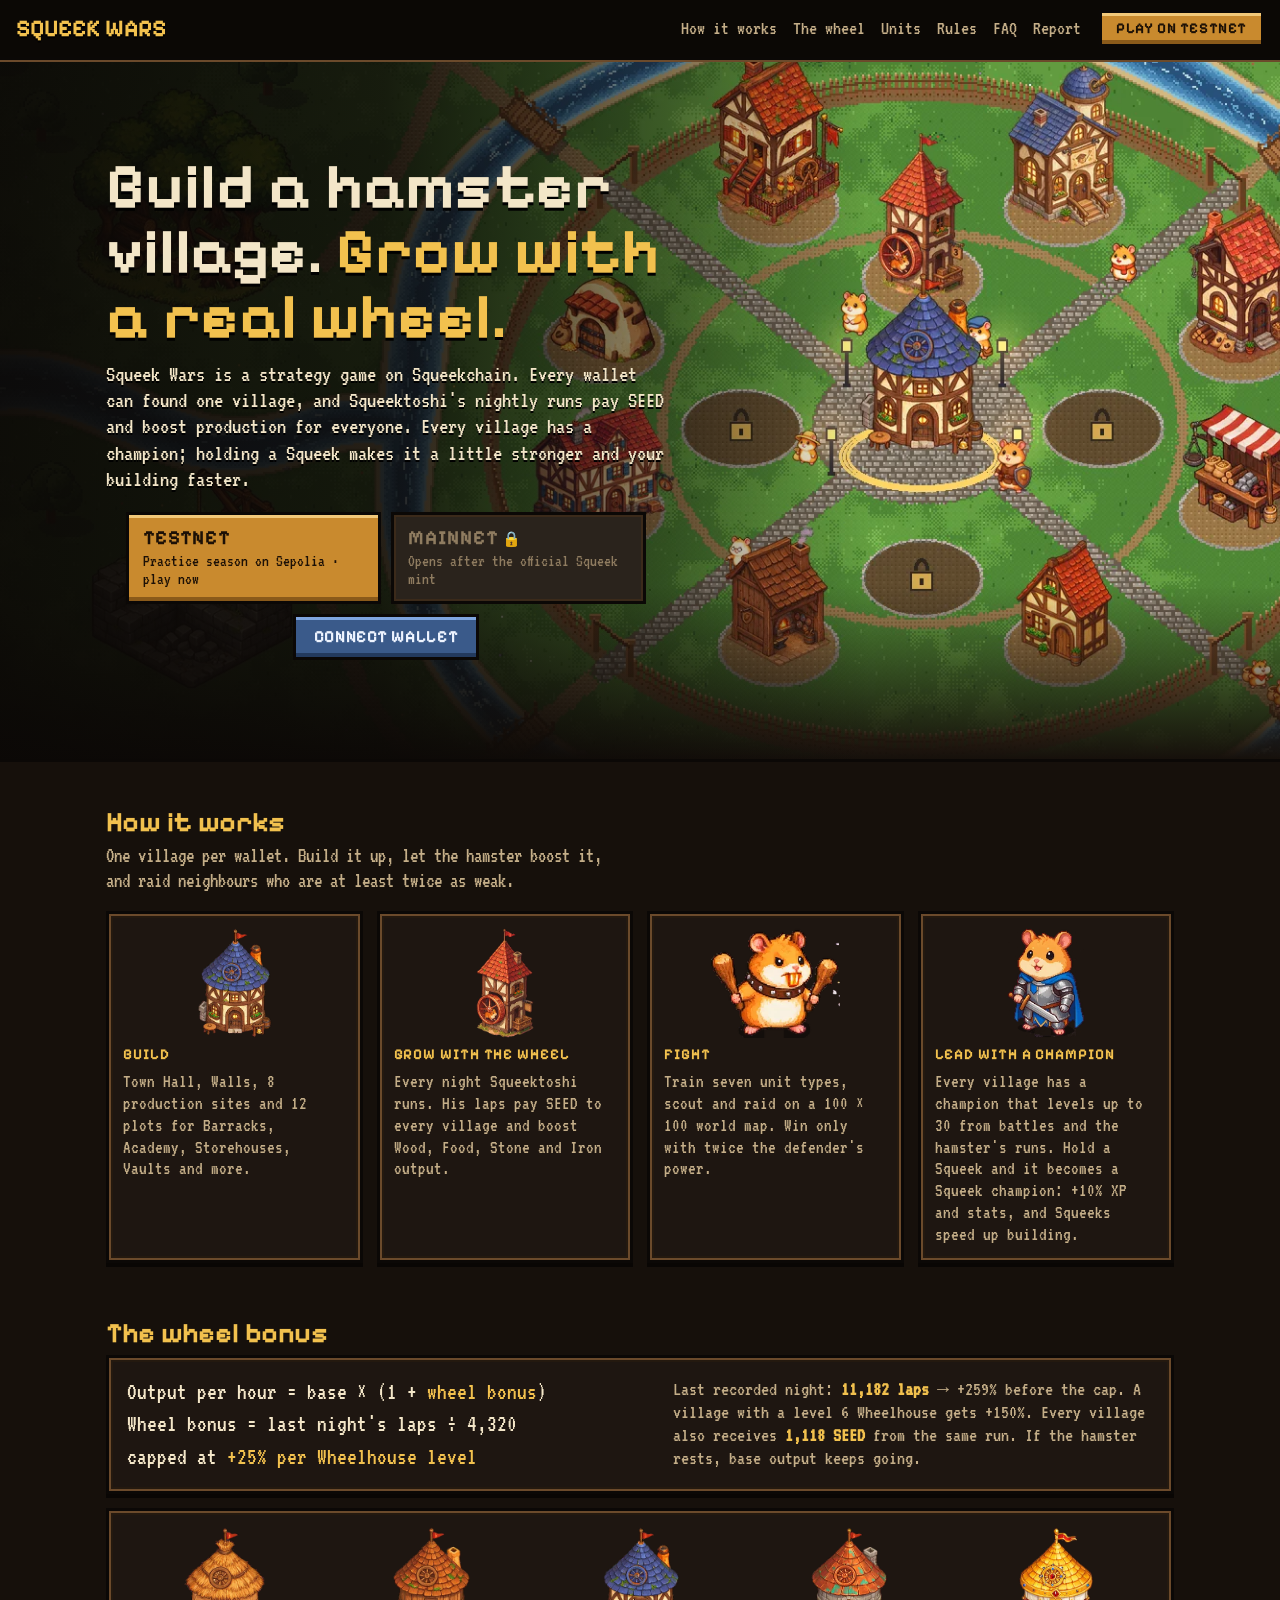
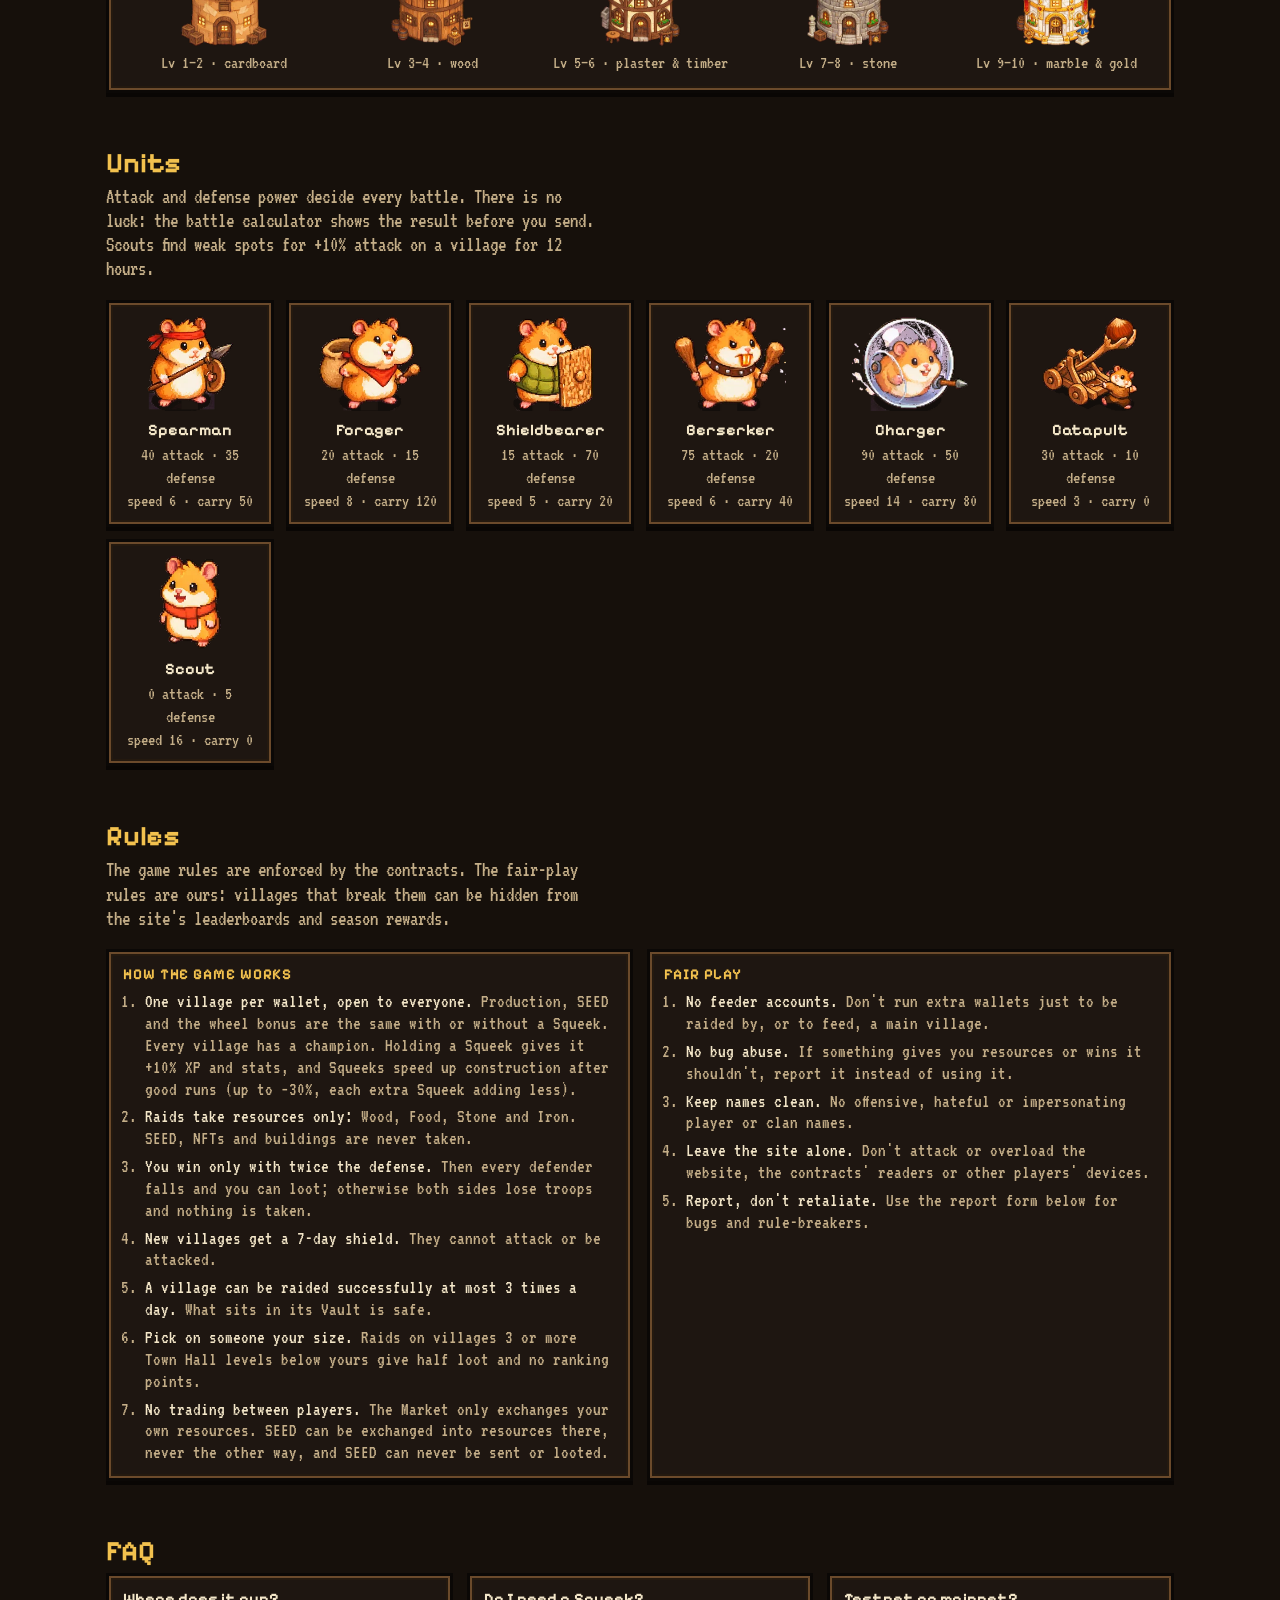
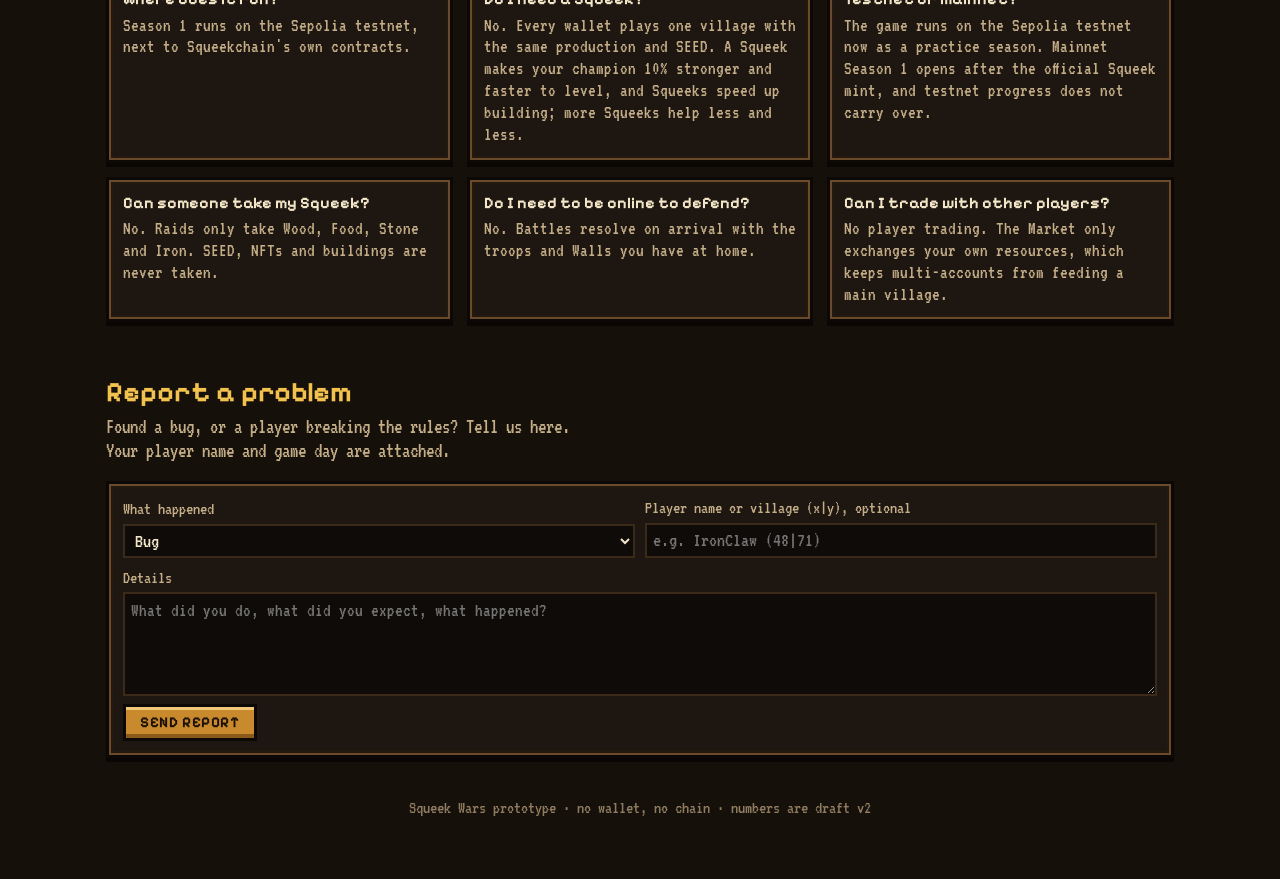
==== commit e9aff241: "SEED: never sent or looted; one-way Market exchange; resource boosts - The Market takes SEED at the " ====
--- a/prototype/index.html
+++ b/prototype/index.html
@@ -402,7 +402,7 @@
         <li><b>New villages get a 7-day shield.</b> They cannot attack or be attacked.</li>
         <li><b>A village can be raided successfully at most 3 times a day.</b> What sits in its Vault is safe.</li>
         <li><b>Pick on someone your size.</b> Raids on villages 3 or more Town Hall levels below yours give half loot and no ranking points.</li>
-        <li><b>No trading between players.</b> The Market only exchanges your own resources, and SEED cannot be exchanged.</li>
+        <li><b>No trading between players.</b> The Market only exchanges your own resources. SEED can be exchanged into resources there, never the other way, and SEED can never be sent or looted.</li>
       </ol></div>
       <div class="px box"><h3>Fair play</h3><ol>
         <li><b>No feeder accounts.</b> Don't run extra wallets just to be raided by, or to feed, a main village.</li>
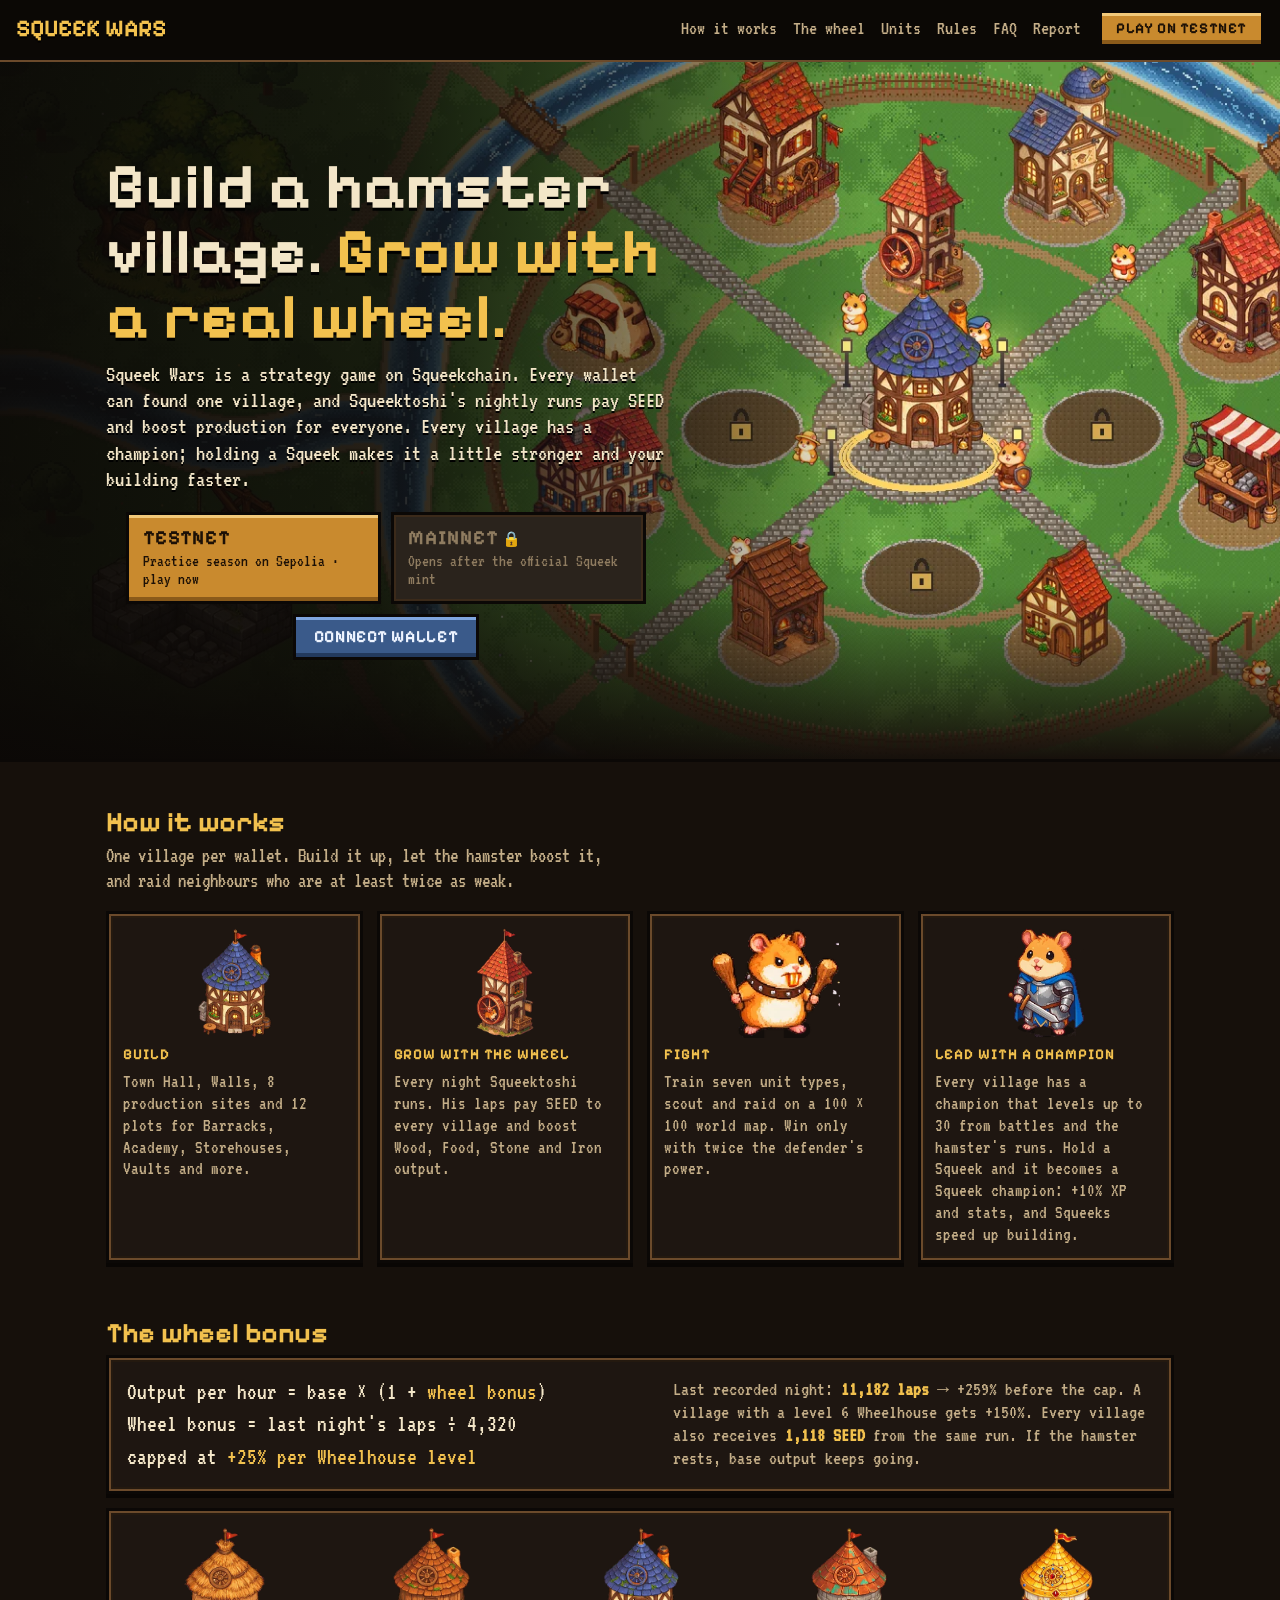
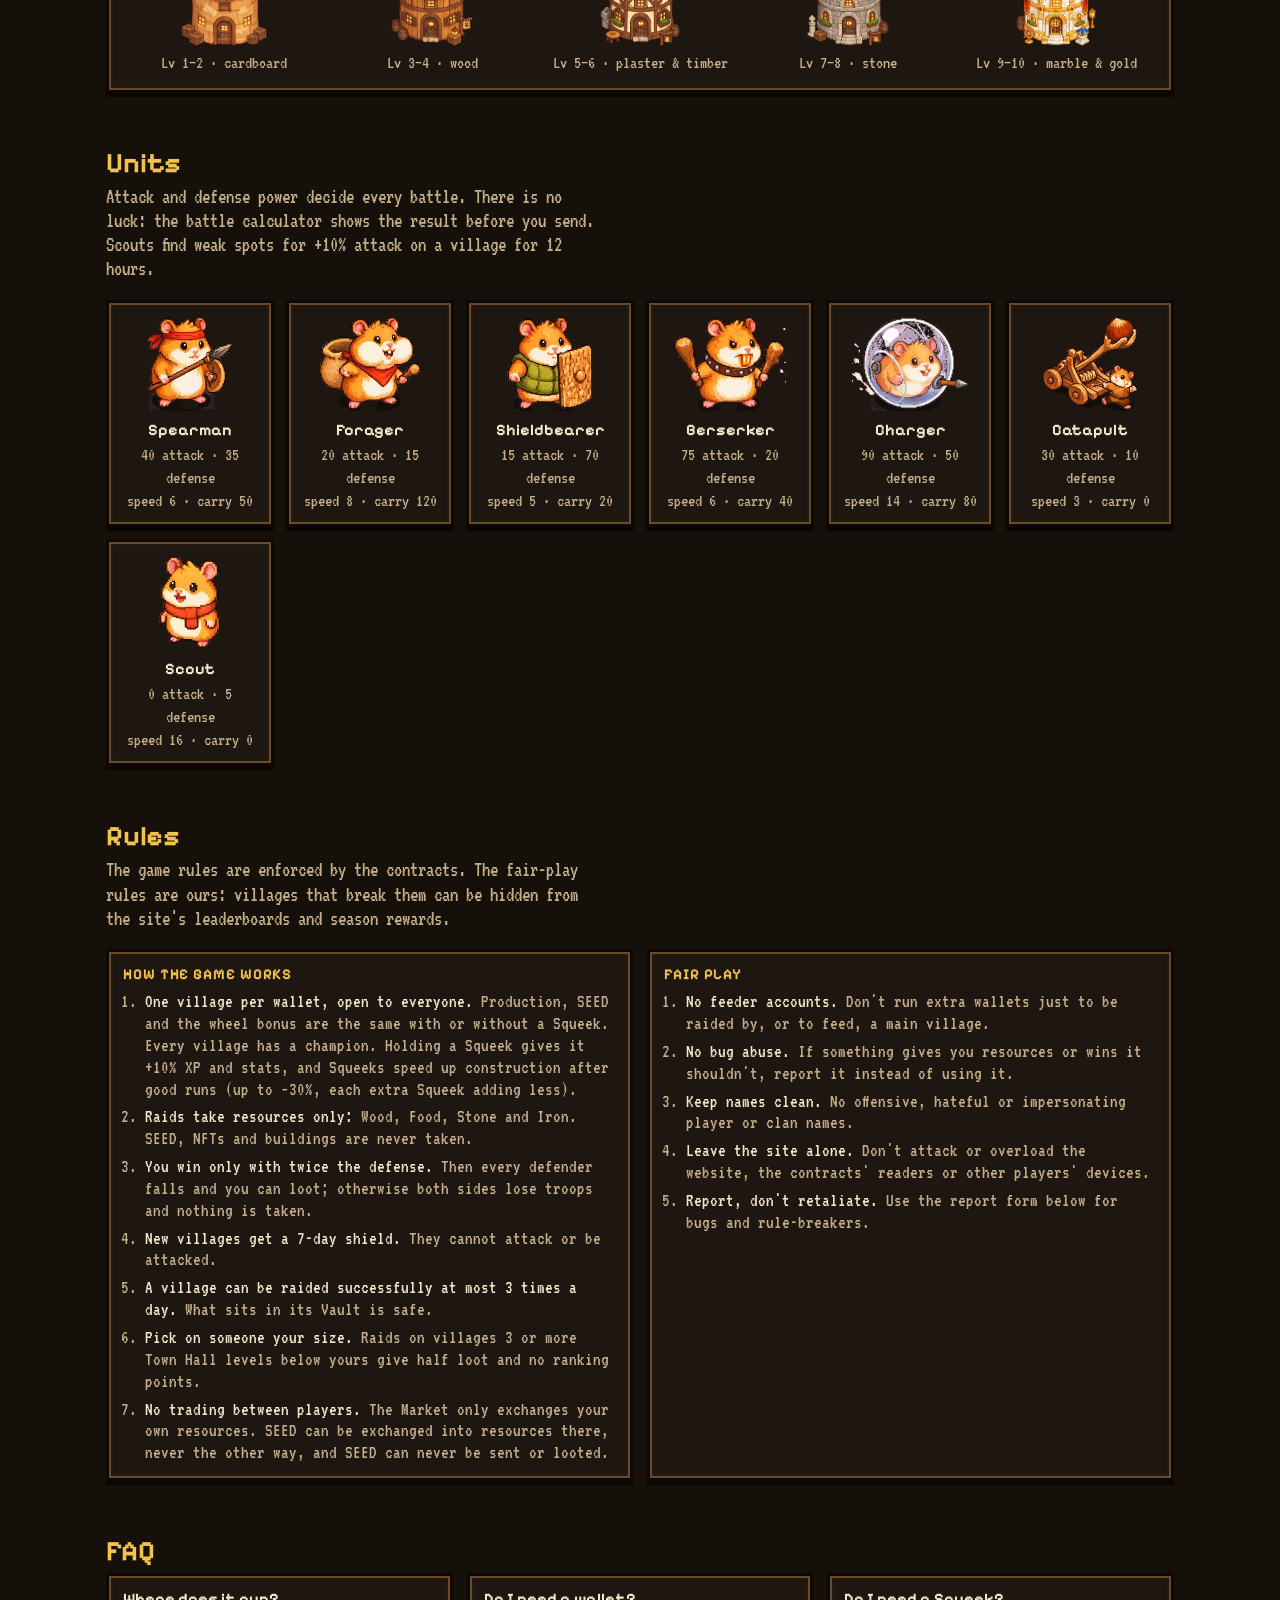
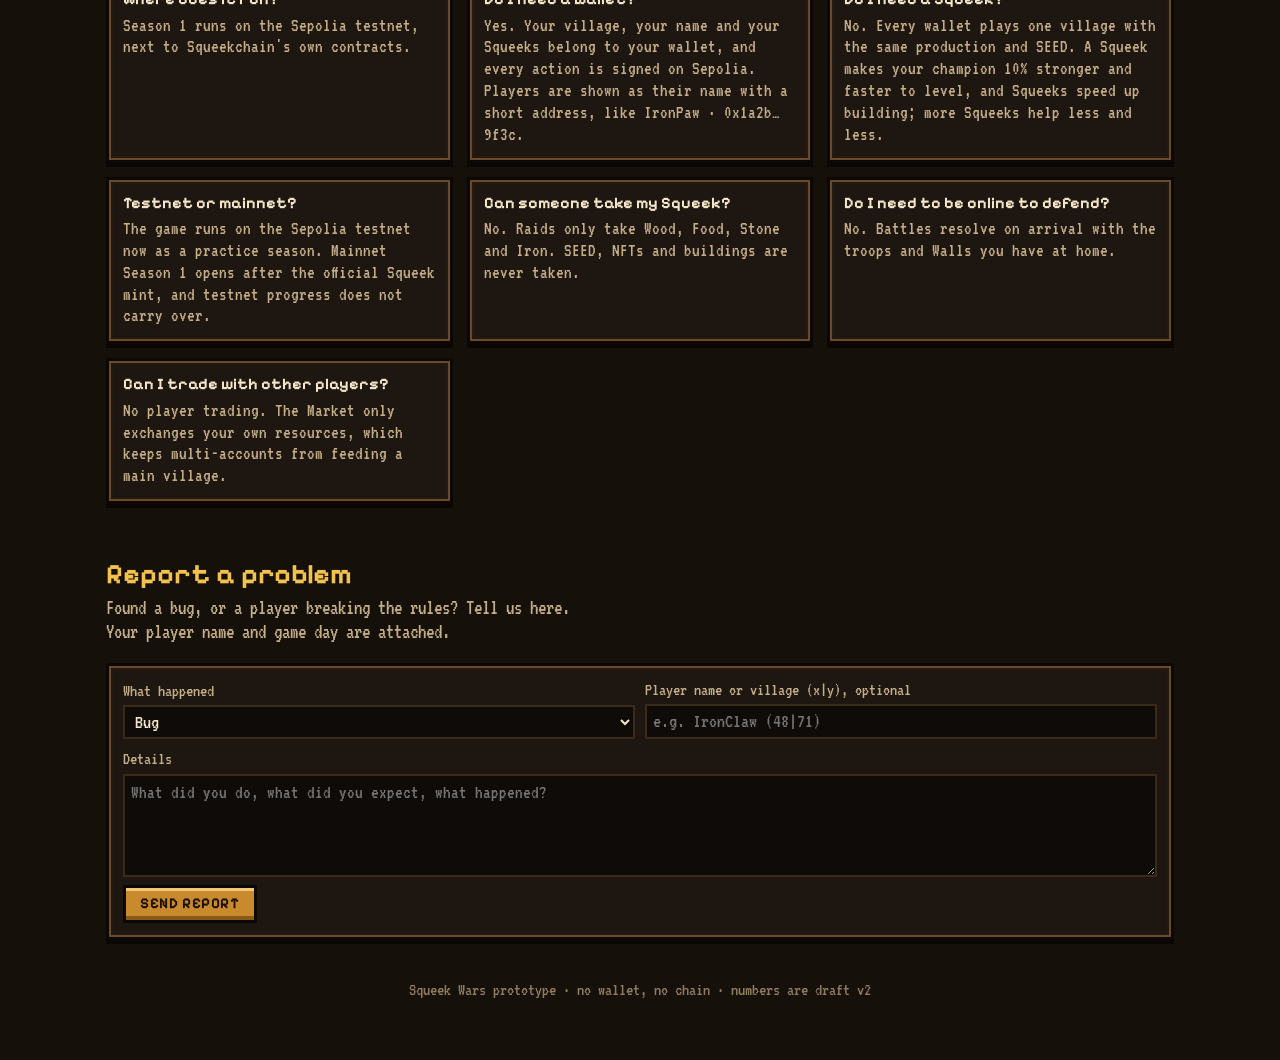
==== commit c9690c95: "Wallet required to play; names tied to wallets and shown with short addresses - Entry: Testnet -> co" ====
--- a/prototype/index.html
+++ b/prototype/index.html
@@ -206,6 +206,8 @@
 .netb{max-width:560px}
 .netbadge{font-family:var(--f-display);font-size:12px;letter-spacing:.08em;color:#1c1006;background:#8fd16a;border:2px solid #0b0806;padding:2px 6px;align-self:center;flex:none}
 .sqtag{display:inline-block;font-size:16px;color:#1c1006;background:linear-gradient(#ffe08a,#f2c14e);border:2px solid #0b0806;padding:0 6px;margin:2px 0 4px}
+.addr{font-family:var(--f-body);color:var(--mute);font-size:.85em;letter-spacing:0;white-space:nowrap}
+.addr.big{font-size:16px;margin:-6px 0 6px}
 .sqk img{width:34px;vertical-align:middle;margin-right:6px}
 .pts{display:grid;grid-template-columns:1fr auto auto;gap:6px 10px;align-items:center}
 .report{padding:10px;margin-bottom:10px}
@@ -417,6 +419,7 @@
     <h2>FAQ</h2>
     <div class="faq">
       <div class="px"><b>Where does it run?</b><p>Season 1 runs on the Sepolia testnet, next to Squeekchain's own contracts.</p></div>
+      <div class="px"><b>Do I need a wallet?</b><p>Yes. Your village, your name and your Squeeks belong to your wallet, and every action is signed on Sepolia. Players are shown as their name with a short address, like IronPaw · 0x1a2b…9f3c.</p></div>
       <div class="px"><b>Do I need a Squeek?</b><p>No. Every wallet plays one village with the same production and SEED. A Squeek makes your champion 10% stronger and faster to level, and Squeeks speed up building; more Squeeks help less and less.</p></div>
       <div class="px"><b>Testnet or mainnet?</b><p>The game runs on the Sepolia testnet now as a practice season. Mainnet Season 1 opens after the official Squeek mint, and testnet progress does not carry over.</p></div>
       <div class="px"><b>Can someone take my Squeek?</b><p>No. Raids only take Wood, Food, Stone and Iron. SEED, NFTs and buildings are never taken.</p></div>
@@ -474,11 +477,18 @@
   <div id="testpanel" class="px" hidden></div>
   <div id="namebox" class="modal" hidden><div class="px box">
     <h3>Choose your player name</h3>
-    <p class="muted">Other players see it on the World Map, in battle reports and in clan invites. Skip it and we pick one for you.</p>
+    <p class="muted">Your name is linked to your wallet <span class="addr" id="nm-wallet"></span> and cannot be changed later. Other players see both on the World Map, in reports, rankings and clans. Skip it and we pick one for you.</p>
     <label for="nm-in" class="muted">Player name (3–16 letters, digits or _)</label>
     <input id="nm-in" maxlength="16" autocomplete="off">
     <div class="row" style="justify-content:flex-start"><button class="btn" data-act="nm-ok" type="button">Start playing</button><button class="btn ghost" data-act="nm-rand" type="button">Pick one for me</button></div>
     <p class="why" id="nm-why"></p>
+  </div></div>
+  <div id="walletbox" class="modal" hidden><div class="px box">
+    <h3>Connect your wallet</h3>
+    <p class="muted">Squeek Wars needs a wallet: your village, your player name and your Squeeks belong to it. Other players see your name with your address, like <span class="addr">0x1a2b…9f3c</span>.</p>
+    <div class="row" style="justify-content:flex-start;flex-wrap:wrap"><button class="btn" data-act="wb-connect" type="button">Connect wallet</button><button class="btn ghost" data-act="wb-demo" type="button">Use a demo wallet</button></div>
+    <p class="why" id="wb-msg"></p>
+    <p class="muted" style="font-size:16px">Prototype: nothing is signed or sent. In the live game your wallet signs every action on Sepolia.</p>
   </div></div>
   <div id="netbox" class="modal" hidden><div class="px box netb">
     <h3>Where do you want to play?</h3>
